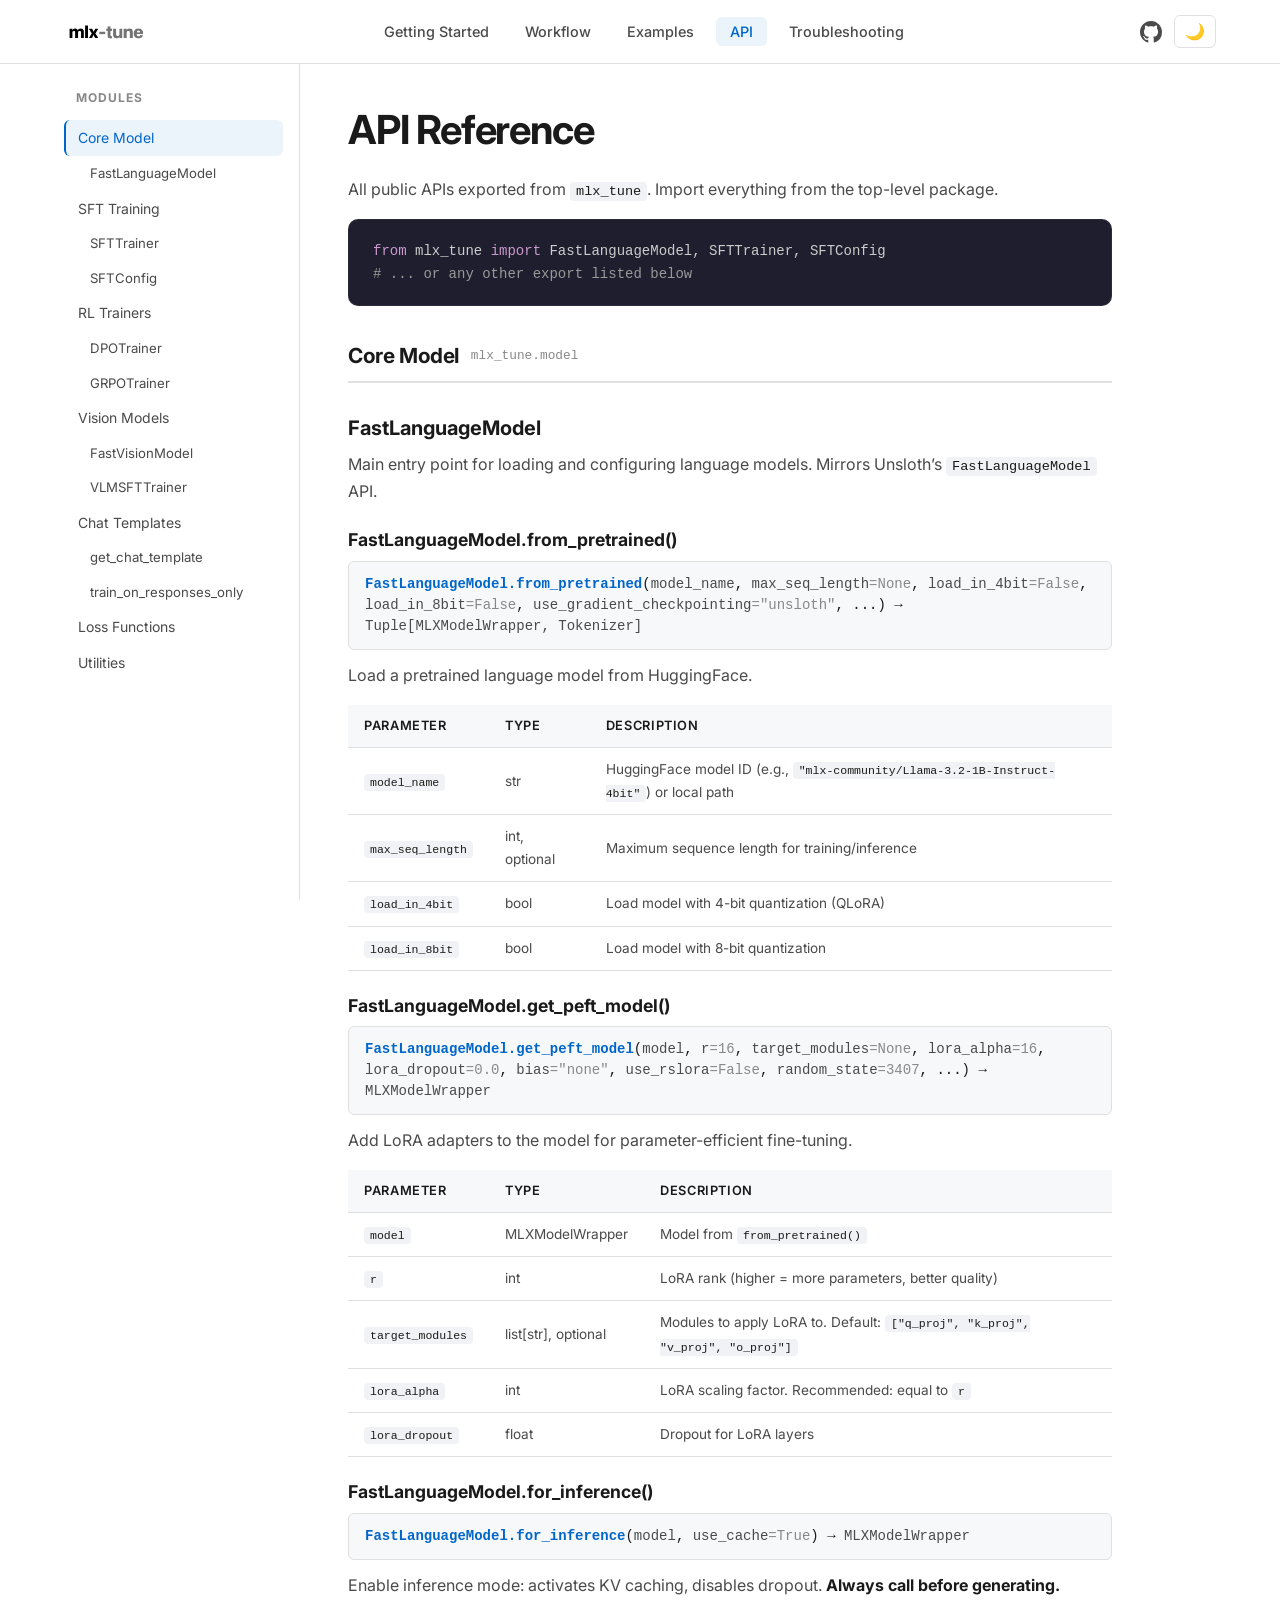
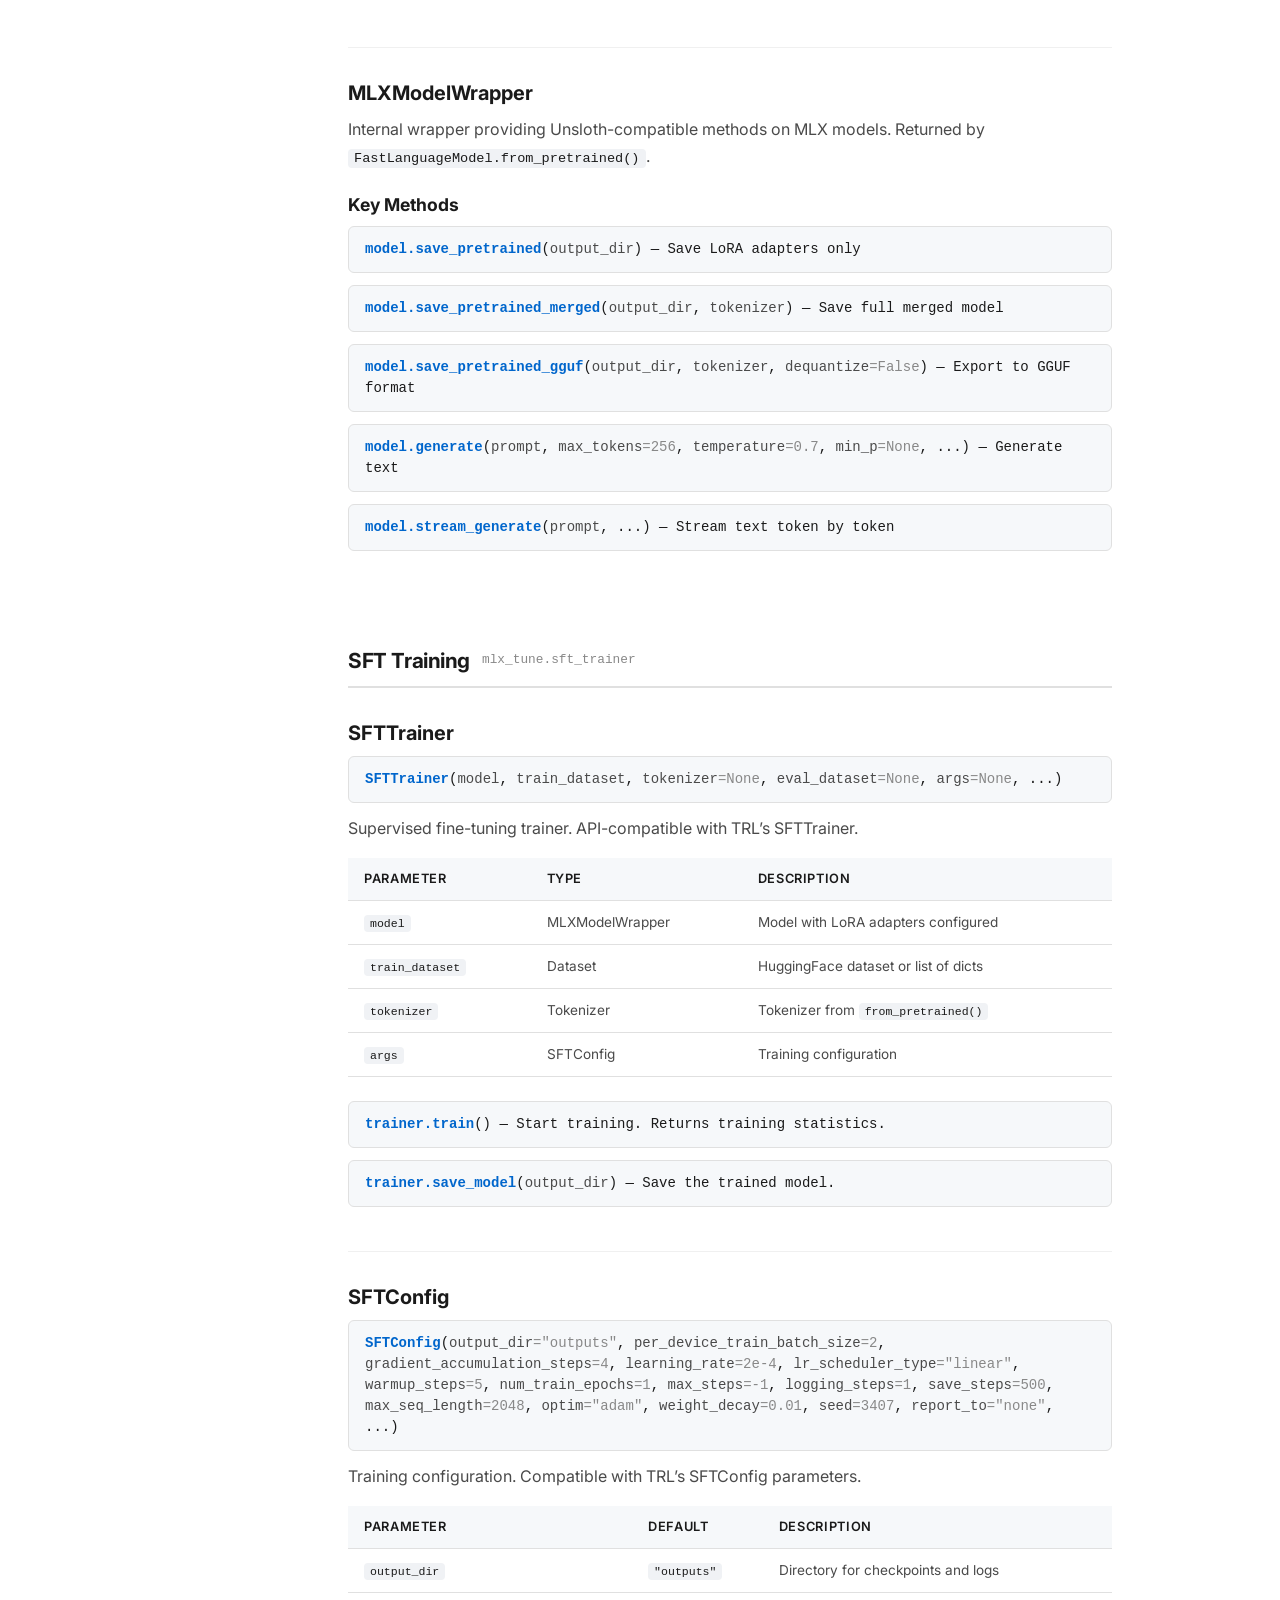
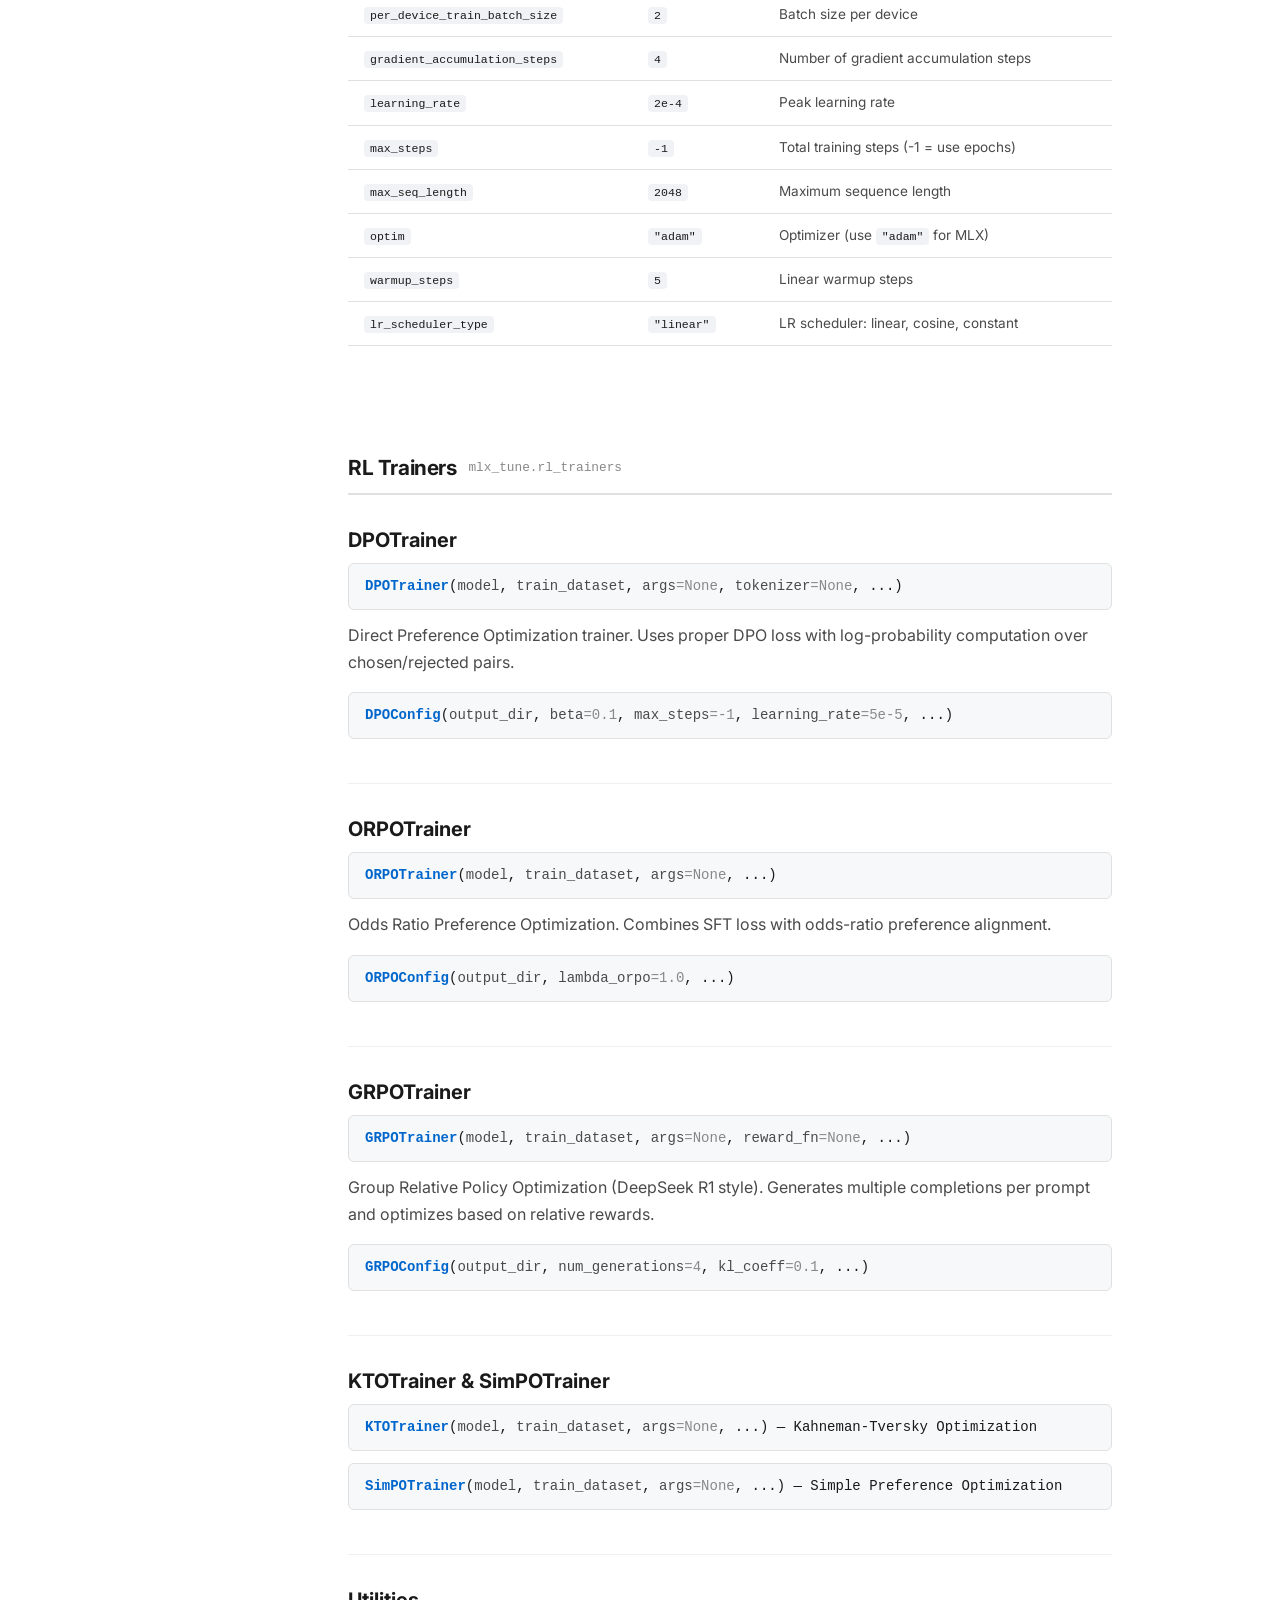
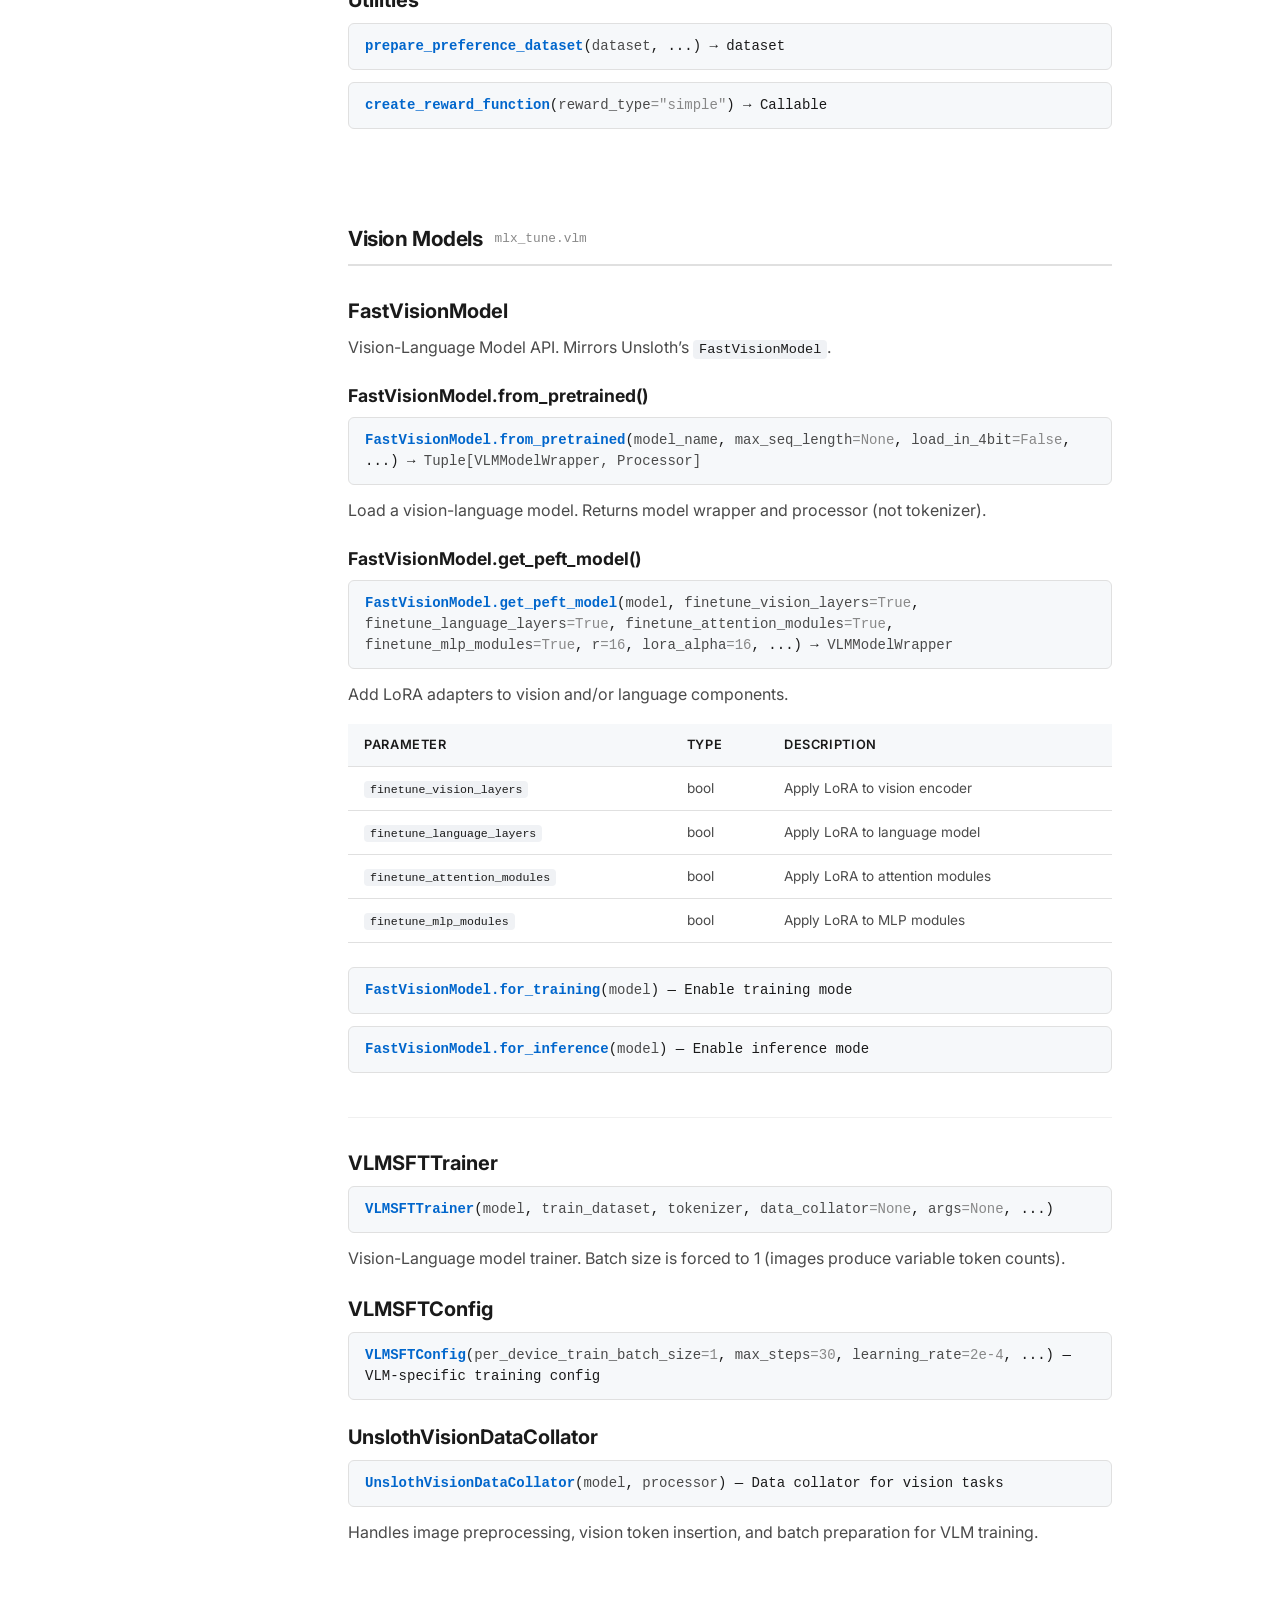
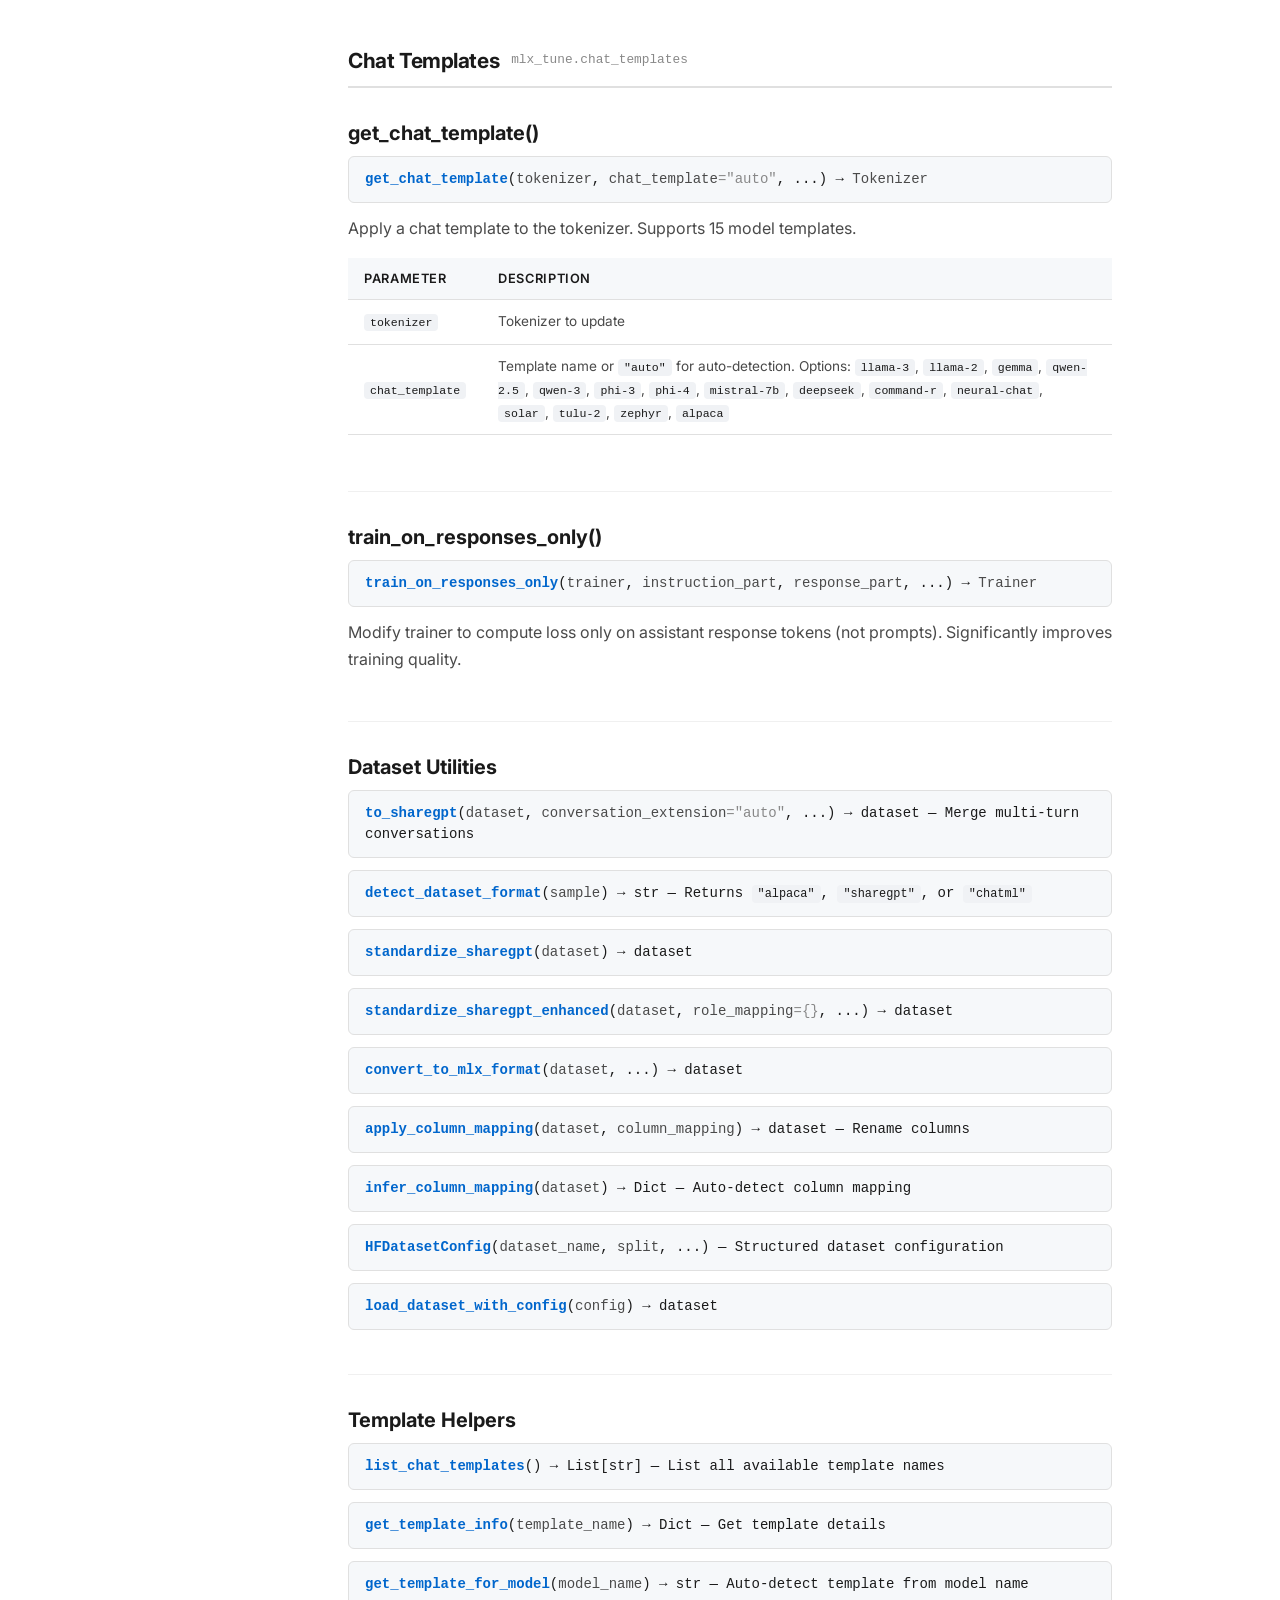
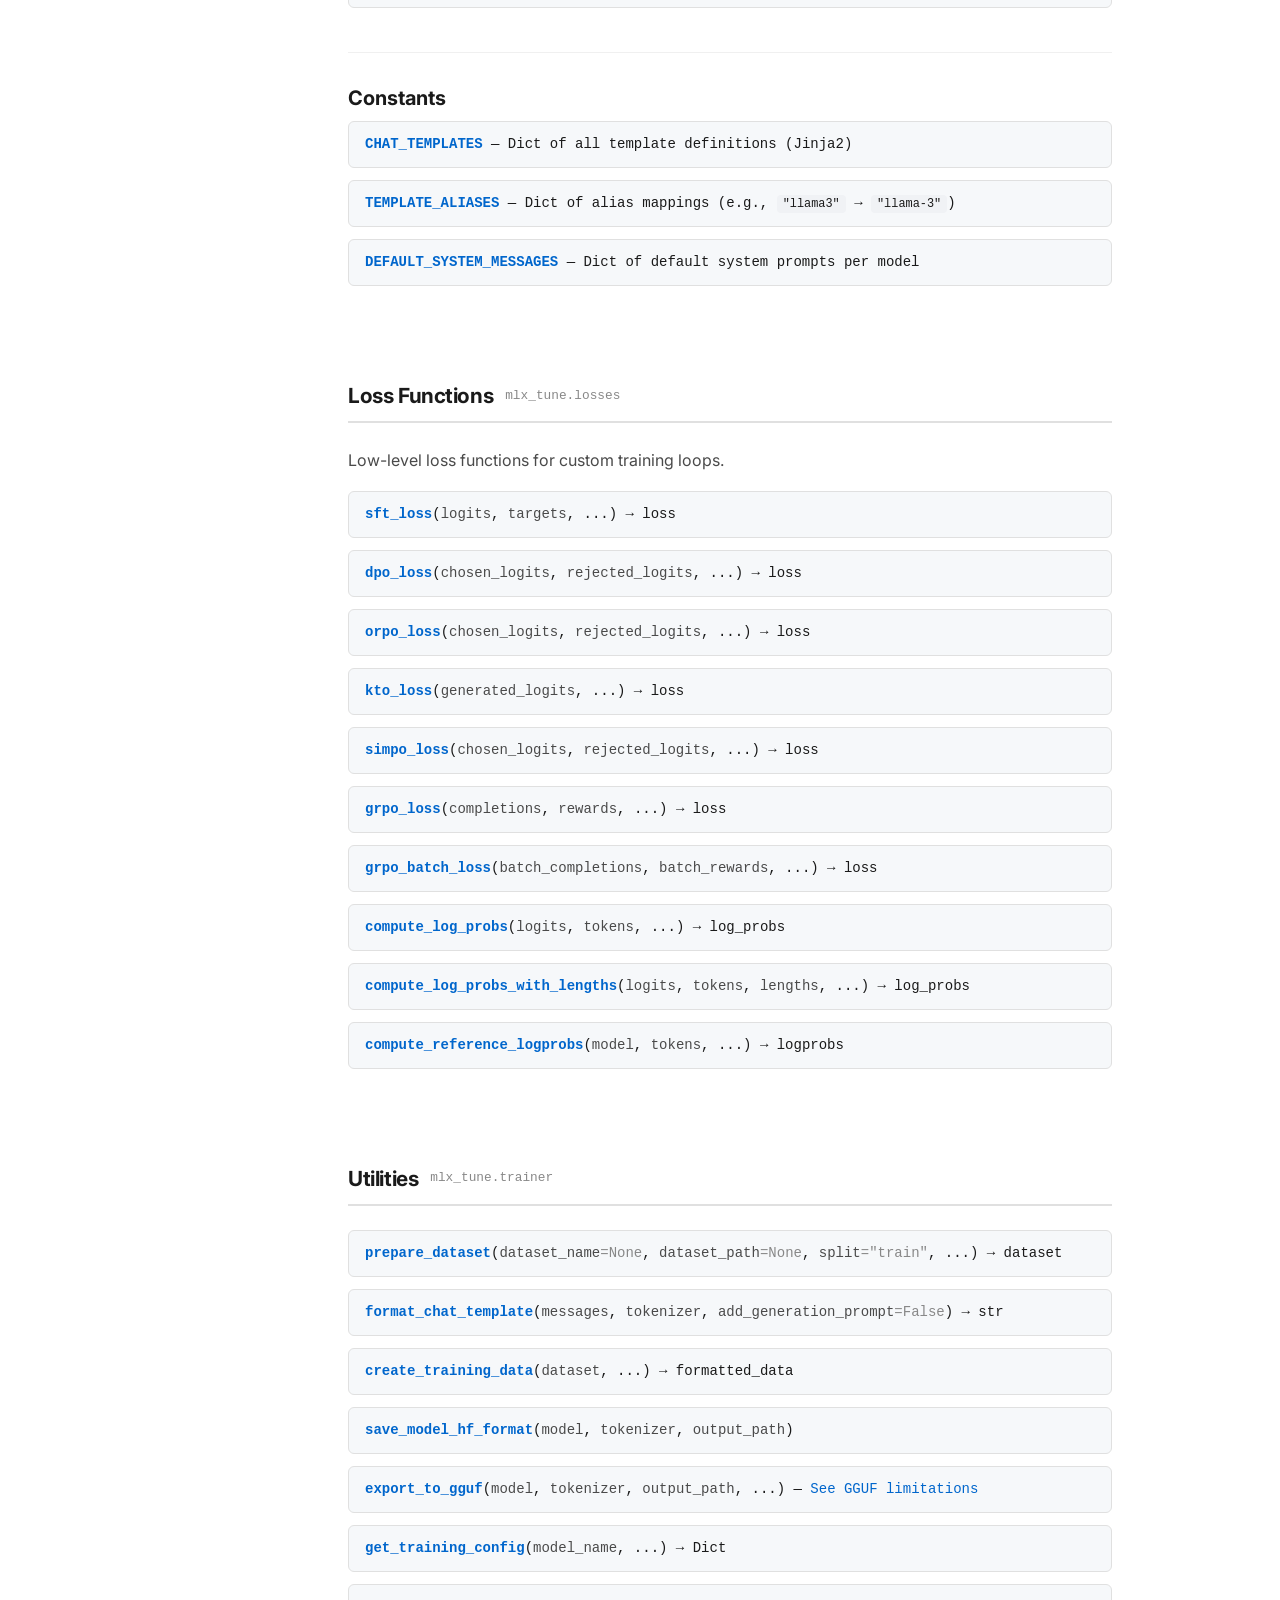
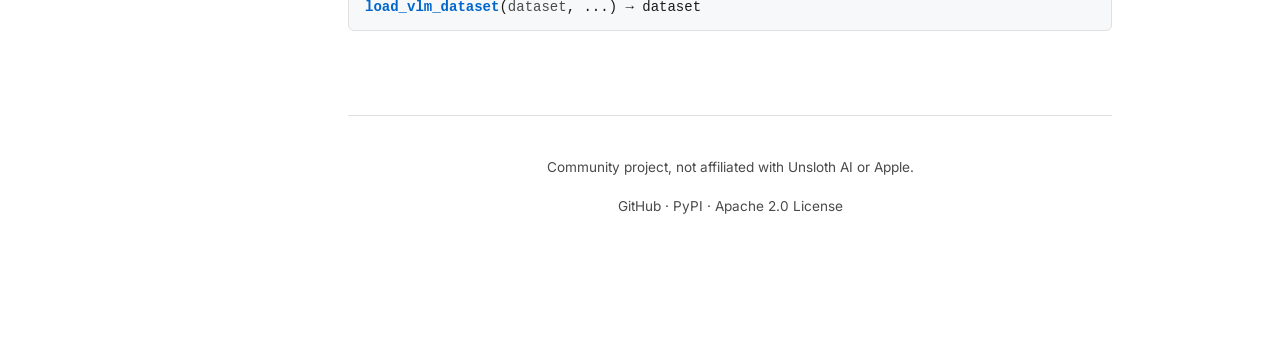
==== docs/api.html @ d5494b39 "Add docs page" ====
<!DOCTYPE html>
<html lang="en" data-theme="light">
<head>
  <meta charset="UTF-8">
  <meta name="viewport" content="width=device-width, initial-scale=1.0">
  <title>API Reference &mdash; MLX-Tune Docs</title>
  <meta name="description" content="Complete API reference for MLX-Tune: FastLanguageModel, SFTTrainer, RL trainers, VLM, chat templates, and more.">
  <link rel="icon" href="data:image/svg+xml,<svg xmlns='http://www.w3.org/2000/svg' viewBox='0 0 32 32'><rect width='32' height='32' rx='6' fill='%230d1117'/><text x='50%25' y='73%25' text-anchor='middle' font-family='system-ui,-apple-system,sans-serif' font-weight='900' font-size='22' fill='%23e6edf3'>m</text></svg>">
  <meta property="og:title" content="API Reference - MLX-Tune Docs">
  <meta property="og:image" content="https://arahim3.github.io/mlx-tune/assets/img/og-image.png">
  <link rel="preconnect" href="https://fonts.googleapis.com">
  <link rel="preconnect" href="https://fonts.gstatic.com" crossorigin>
  <link href="https://fonts.googleapis.com/css2?family=Inter:wght@400;600;700&display=swap" rel="stylesheet">
  <link rel="stylesheet" href="assets/css/prism-dark.css">
  <link rel="stylesheet" href="assets/css/style.css">
</head>
<body>

  <nav class="top-nav">
    <div class="nav-inner">
      <a href="index.html" class="nav-logo"><img src="assets/img/logo.png" alt="mlx-tune"></a>
      <ul class="nav-links">
        <li><a href="index.html">Getting Started</a></li>
        <li><a href="workflow.html">Workflow</a></li>
        <li><a href="examples.html">Examples</a></li>
        <li><a href="api.html">API</a></li>
        <li><a href="troubleshooting.html">Troubleshooting</a></li>
      </ul>
      <div class="nav-right">
        <a href="https://github.com/ARahim3/mlx-tune" class="github-link" target="_blank" rel="noopener" aria-label="GitHub"><svg viewBox="0 0 16 16"><path d="M8 0C3.58 0 0 3.58 0 8c0 3.54 2.29 6.53 5.47 7.59.4.07.55-.17.55-.38 0-.19-.01-.82-.01-1.49-2.01.37-2.53-.49-2.69-.94-.09-.23-.48-.94-.82-1.13-.28-.15-.68-.52-.01-.53.63-.01 1.08.58 1.23.82.72 1.21 1.87.87 2.33.66.07-.52.28-.87.51-1.07-1.78-.2-3.64-.89-3.64-3.95 0-.87.31-1.59.82-2.15-.08-.2-.36-1.02.08-2.12 0 0 .67-.21 2.2.82.64-.18 1.32-.27 2-.27.68 0 1.36.09 2 .27 1.53-1.04 2.2-.82 2.2-.82.44 1.1.16 1.92.08 2.12.51.56.82 1.27.82 2.15 0 3.07-1.87 3.75-3.65 3.95.29.25.54.73.54 1.48 0 1.07-.01 1.93-.01 2.2 0 .21.15.46.55.38A8.013 8.013 0 0016 8c0-4.42-3.58-8-8-8z" fill="currentColor"/></svg></a>
        <button class="theme-toggle" aria-label="Toggle theme"></button>
        <button class="mobile-toggle" aria-label="Menu">&#9776;</button>
      </div>
    </div>
  </nav>

  <div class="page-wrapper">
    <aside class="sidebar">
      <div class="sidebar-title">Modules</div>
      <ul class="sidebar-nav">
        <li><a href="#core">Core Model</a></li>
        <li class="sub-item"><a href="#FastLanguageModel">FastLanguageModel</a></li>
        <li><a href="#sft">SFT Training</a></li>
        <li class="sub-item"><a href="#SFTTrainer">SFTTrainer</a></li>
        <li class="sub-item"><a href="#SFTConfig">SFTConfig</a></li>
        <li><a href="#rl">RL Trainers</a></li>
        <li class="sub-item"><a href="#DPOTrainer">DPOTrainer</a></li>
        <li class="sub-item"><a href="#GRPOTrainer">GRPOTrainer</a></li>
        <li><a href="#vlm">Vision Models</a></li>
        <li class="sub-item"><a href="#FastVisionModel">FastVisionModel</a></li>
        <li class="sub-item"><a href="#VLMSFTTrainer">VLMSFTTrainer</a></li>
        <li><a href="#chat-templates">Chat Templates</a></li>
        <li class="sub-item"><a href="#get_chat_template">get_chat_template</a></li>
        <li class="sub-item"><a href="#train_on_responses_only">train_on_responses_only</a></li>
        <li><a href="#losses">Loss Functions</a></li>
        <li><a href="#utilities">Utilities</a></li>
      </ul>
    </aside>

    <main class="content">
      <h1>API Reference</h1>
      <p>All public APIs exported from <code>mlx_tune</code>. Import everything from the top-level package.</p>
      <div class="code-block-wrapper"><button class="copy-btn">Copy</button>
<pre><code class="language-python">from mlx_tune import FastLanguageModel, SFTTrainer, SFTConfig
# ... or any other export listed below</code></pre>
      </div>

      <!-- ===== Core Model ===== -->
      <div class="api-module" id="core">
        <div class="api-module-header">
          <h2 style="margin:0;">Core Model</h2>
          <span class="module-path">mlx_tune.model</span>
        </div>

        <div class="api-entry" id="FastLanguageModel">
          <h3>FastLanguageModel</h3>
          <p>Main entry point for loading and configuring language models. Mirrors Unsloth&rsquo;s <code>FastLanguageModel</code> API.</p>

          <h4>FastLanguageModel.from_pretrained()</h4>
          <div class="api-signature">
            <span class="api-name">FastLanguageModel.from_pretrained</span>(<span class="api-param">model_name</span>, <span class="api-param">max_seq_length</span><span class="api-default">=None</span>, <span class="api-param">load_in_4bit</span><span class="api-default">=False</span>, <span class="api-param">load_in_8bit</span><span class="api-default">=False</span>, <span class="api-param">use_gradient_checkpointing</span><span class="api-default">="unsloth"</span>, ...) &rarr; <span class="api-param">Tuple[MLXModelWrapper, Tokenizer]</span>
          </div>
          <p>Load a pretrained language model from HuggingFace.</p>
          <table class="api-params">
            <thead><tr><th>Parameter</th><th>Type</th><th>Description</th></tr></thead>
            <tbody>
              <tr><td><code>model_name</code></td><td>str</td><td>HuggingFace model ID (e.g., <code>"mlx-community/Llama-3.2-1B-Instruct-4bit"</code>) or local path</td></tr>
              <tr><td><code>max_seq_length</code></td><td>int, optional</td><td>Maximum sequence length for training/inference</td></tr>
              <tr><td><code>load_in_4bit</code></td><td>bool</td><td>Load model with 4-bit quantization (QLoRA)</td></tr>
              <tr><td><code>load_in_8bit</code></td><td>bool</td><td>Load model with 8-bit quantization</td></tr>
            </tbody>
          </table>

          <h4>FastLanguageModel.get_peft_model()</h4>
          <div class="api-signature">
            <span class="api-name">FastLanguageModel.get_peft_model</span>(<span class="api-param">model</span>, <span class="api-param">r</span><span class="api-default">=16</span>, <span class="api-param">target_modules</span><span class="api-default">=None</span>, <span class="api-param">lora_alpha</span><span class="api-default">=16</span>, <span class="api-param">lora_dropout</span><span class="api-default">=0.0</span>, <span class="api-param">bias</span><span class="api-default">="none"</span>, <span class="api-param">use_rslora</span><span class="api-default">=False</span>, <span class="api-param">random_state</span><span class="api-default">=3407</span>, ...) &rarr; <span class="api-param">MLXModelWrapper</span>
          </div>
          <p>Add LoRA adapters to the model for parameter-efficient fine-tuning.</p>
          <table class="api-params">
            <thead><tr><th>Parameter</th><th>Type</th><th>Description</th></tr></thead>
            <tbody>
              <tr><td><code>model</code></td><td>MLXModelWrapper</td><td>Model from <code>from_pretrained()</code></td></tr>
              <tr><td><code>r</code></td><td>int</td><td>LoRA rank (higher = more parameters, better quality)</td></tr>
              <tr><td><code>target_modules</code></td><td>list[str], optional</td><td>Modules to apply LoRA to. Default: <code>["q_proj", "k_proj", "v_proj", "o_proj"]</code></td></tr>
              <tr><td><code>lora_alpha</code></td><td>int</td><td>LoRA scaling factor. Recommended: equal to <code>r</code></td></tr>
              <tr><td><code>lora_dropout</code></td><td>float</td><td>Dropout for LoRA layers</td></tr>
            </tbody>
          </table>

          <h4>FastLanguageModel.for_inference()</h4>
          <div class="api-signature">
            <span class="api-name">FastLanguageModel.for_inference</span>(<span class="api-param">model</span>, <span class="api-param">use_cache</span><span class="api-default">=True</span>) &rarr; <span class="api-param">MLXModelWrapper</span>
          </div>
          <p>Enable inference mode: activates KV caching, disables dropout. <strong>Always call before generating.</strong></p>
        </div>

        <div class="api-entry">
          <h3>MLXModelWrapper</h3>
          <p>Internal wrapper providing Unsloth-compatible methods on MLX models. Returned by <code>FastLanguageModel.from_pretrained()</code>.</p>

          <h4>Key Methods</h4>
          <div class="api-signature"><span class="api-name">model.save_pretrained</span>(<span class="api-param">output_dir</span>) &mdash; Save LoRA adapters only</div>
          <div class="api-signature" style="margin-top:8px;"><span class="api-name">model.save_pretrained_merged</span>(<span class="api-param">output_dir</span>, <span class="api-param">tokenizer</span>) &mdash; Save full merged model</div>
          <div class="api-signature" style="margin-top:8px;"><span class="api-name">model.save_pretrained_gguf</span>(<span class="api-param">output_dir</span>, <span class="api-param">tokenizer</span>, <span class="api-param">dequantize</span><span class="api-default">=False</span>) &mdash; Export to GGUF format</div>
          <div class="api-signature" style="margin-top:8px;"><span class="api-name">model.generate</span>(<span class="api-param">prompt</span>, <span class="api-param">max_tokens</span><span class="api-default">=256</span>, <span class="api-param">temperature</span><span class="api-default">=0.7</span>, <span class="api-param">min_p</span><span class="api-default">=None</span>, ...) &mdash; Generate text</div>
          <div class="api-signature" style="margin-top:8px;"><span class="api-name">model.stream_generate</span>(<span class="api-param">prompt</span>, ...) &mdash; Stream text token by token</div>
        </div>
      </div>

      <!-- ===== SFT Training ===== -->
      <div class="api-module" id="sft">
        <div class="api-module-header">
          <h2 style="margin:0;">SFT Training</h2>
          <span class="module-path">mlx_tune.sft_trainer</span>
        </div>

        <div class="api-entry" id="SFTTrainer">
          <h3>SFTTrainer</h3>
          <div class="api-signature">
            <span class="api-name">SFTTrainer</span>(<span class="api-param">model</span>, <span class="api-param">train_dataset</span>, <span class="api-param">tokenizer</span><span class="api-default">=None</span>, <span class="api-param">eval_dataset</span><span class="api-default">=None</span>, <span class="api-param">args</span><span class="api-default">=None</span>, ...)
          </div>
          <p>Supervised fine-tuning trainer. API-compatible with TRL&rsquo;s SFTTrainer.</p>
          <table class="api-params">
            <thead><tr><th>Parameter</th><th>Type</th><th>Description</th></tr></thead>
            <tbody>
              <tr><td><code>model</code></td><td>MLXModelWrapper</td><td>Model with LoRA adapters configured</td></tr>
              <tr><td><code>train_dataset</code></td><td>Dataset</td><td>HuggingFace dataset or list of dicts</td></tr>
              <tr><td><code>tokenizer</code></td><td>Tokenizer</td><td>Tokenizer from <code>from_pretrained()</code></td></tr>
              <tr><td><code>args</code></td><td>SFTConfig</td><td>Training configuration</td></tr>
            </tbody>
          </table>
          <div class="api-signature" style="margin-top:12px;"><span class="api-name">trainer.train</span>() &mdash; Start training. Returns training statistics.</div>
          <div class="api-signature" style="margin-top:8px;"><span class="api-name">trainer.save_model</span>(<span class="api-param">output_dir</span>) &mdash; Save the trained model.</div>
        </div>

        <div class="api-entry" id="SFTConfig">
          <h3>SFTConfig</h3>
          <div class="api-signature">
            <span class="api-name">SFTConfig</span>(<span class="api-param">output_dir</span><span class="api-default">="outputs"</span>, <span class="api-param">per_device_train_batch_size</span><span class="api-default">=2</span>, <span class="api-param">gradient_accumulation_steps</span><span class="api-default">=4</span>, <span class="api-param">learning_rate</span><span class="api-default">=2e-4</span>, <span class="api-param">lr_scheduler_type</span><span class="api-default">="linear"</span>, <span class="api-param">warmup_steps</span><span class="api-default">=5</span>, <span class="api-param">num_train_epochs</span><span class="api-default">=1</span>, <span class="api-param">max_steps</span><span class="api-default">=-1</span>, <span class="api-param">logging_steps</span><span class="api-default">=1</span>, <span class="api-param">save_steps</span><span class="api-default">=500</span>, <span class="api-param">max_seq_length</span><span class="api-default">=2048</span>, <span class="api-param">optim</span><span class="api-default">="adam"</span>, <span class="api-param">weight_decay</span><span class="api-default">=0.01</span>, <span class="api-param">seed</span><span class="api-default">=3407</span>, <span class="api-param">report_to</span><span class="api-default">="none"</span>, ...)
          </div>
          <p>Training configuration. Compatible with TRL&rsquo;s SFTConfig parameters.</p>
          <table class="api-params">
            <thead><tr><th>Parameter</th><th>Default</th><th>Description</th></tr></thead>
            <tbody>
              <tr><td><code>output_dir</code></td><td><code>"outputs"</code></td><td>Directory for checkpoints and logs</td></tr>
              <tr><td><code>per_device_train_batch_size</code></td><td><code>2</code></td><td>Batch size per device</td></tr>
              <tr><td><code>gradient_accumulation_steps</code></td><td><code>4</code></td><td>Number of gradient accumulation steps</td></tr>
              <tr><td><code>learning_rate</code></td><td><code>2e-4</code></td><td>Peak learning rate</td></tr>
              <tr><td><code>max_steps</code></td><td><code>-1</code></td><td>Total training steps (-1 = use epochs)</td></tr>
              <tr><td><code>max_seq_length</code></td><td><code>2048</code></td><td>Maximum sequence length</td></tr>
              <tr><td><code>optim</code></td><td><code>"adam"</code></td><td>Optimizer (use <code>"adam"</code> for MLX)</td></tr>
              <tr><td><code>warmup_steps</code></td><td><code>5</code></td><td>Linear warmup steps</td></tr>
              <tr><td><code>lr_scheduler_type</code></td><td><code>"linear"</code></td><td>LR scheduler: linear, cosine, constant</td></tr>
            </tbody>
          </table>
        </div>
      </div>

      <!-- ===== RL Trainers ===== -->
      <div class="api-module" id="rl">
        <div class="api-module-header">
          <h2 style="margin:0;">RL Trainers</h2>
          <span class="module-path">mlx_tune.rl_trainers</span>
        </div>

        <div class="api-entry" id="DPOTrainer">
          <h3>DPOTrainer</h3>
          <div class="api-signature">
            <span class="api-name">DPOTrainer</span>(<span class="api-param">model</span>, <span class="api-param">train_dataset</span>, <span class="api-param">args</span><span class="api-default">=None</span>, <span class="api-param">tokenizer</span><span class="api-default">=None</span>, ...)
          </div>
          <p>Direct Preference Optimization trainer. Uses proper DPO loss with log-probability computation over chosen/rejected pairs.</p>
          <div class="api-signature" style="margin-top:8px;"><span class="api-name">DPOConfig</span>(<span class="api-param">output_dir</span>, <span class="api-param">beta</span><span class="api-default">=0.1</span>, <span class="api-param">max_steps</span><span class="api-default">=-1</span>, <span class="api-param">learning_rate</span><span class="api-default">=5e-5</span>, ...)</div>
        </div>

        <div class="api-entry">
          <h3>ORPOTrainer</h3>
          <div class="api-signature">
            <span class="api-name">ORPOTrainer</span>(<span class="api-param">model</span>, <span class="api-param">train_dataset</span>, <span class="api-param">args</span><span class="api-default">=None</span>, ...)
          </div>
          <p>Odds Ratio Preference Optimization. Combines SFT loss with odds-ratio preference alignment.</p>
          <div class="api-signature" style="margin-top:8px;"><span class="api-name">ORPOConfig</span>(<span class="api-param">output_dir</span>, <span class="api-param">lambda_orpo</span><span class="api-default">=1.0</span>, ...)</div>
        </div>

        <div class="api-entry" id="GRPOTrainer">
          <h3>GRPOTrainer</h3>
          <div class="api-signature">
            <span class="api-name">GRPOTrainer</span>(<span class="api-param">model</span>, <span class="api-param">train_dataset</span>, <span class="api-param">args</span><span class="api-default">=None</span>, <span class="api-param">reward_fn</span><span class="api-default">=None</span>, ...)
          </div>
          <p>Group Relative Policy Optimization (DeepSeek R1 style). Generates multiple completions per prompt and optimizes based on relative rewards.</p>
          <div class="api-signature" style="margin-top:8px;"><span class="api-name">GRPOConfig</span>(<span class="api-param">output_dir</span>, <span class="api-param">num_generations</span><span class="api-default">=4</span>, <span class="api-param">kl_coeff</span><span class="api-default">=0.1</span>, ...)</div>
        </div>

        <div class="api-entry">
          <h3>KTOTrainer &amp; SimPOTrainer</h3>
          <div class="api-signature"><span class="api-name">KTOTrainer</span>(<span class="api-param">model</span>, <span class="api-param">train_dataset</span>, <span class="api-param">args</span><span class="api-default">=None</span>, ...) &mdash; Kahneman-Tversky Optimization</div>
          <div class="api-signature" style="margin-top:8px;"><span class="api-name">SimPOTrainer</span>(<span class="api-param">model</span>, <span class="api-param">train_dataset</span>, <span class="api-param">args</span><span class="api-default">=None</span>, ...) &mdash; Simple Preference Optimization</div>
        </div>

        <div class="api-entry">
          <h3>Utilities</h3>
          <div class="api-signature"><span class="api-name">prepare_preference_dataset</span>(<span class="api-param">dataset</span>, ...) &rarr; dataset</div>
          <div class="api-signature" style="margin-top:8px;"><span class="api-name">create_reward_function</span>(<span class="api-param">reward_type</span><span class="api-default">="simple"</span>) &rarr; Callable</div>
        </div>
      </div>

      <!-- ===== Vision Models ===== -->
      <div class="api-module" id="vlm">
        <div class="api-module-header">
          <h2 style="margin:0;">Vision Models</h2>
          <span class="module-path">mlx_tune.vlm</span>
        </div>

        <div class="api-entry" id="FastVisionModel">
          <h3>FastVisionModel</h3>
          <p>Vision-Language Model API. Mirrors Unsloth&rsquo;s <code>FastVisionModel</code>.</p>

          <h4>FastVisionModel.from_pretrained()</h4>
          <div class="api-signature">
            <span class="api-name">FastVisionModel.from_pretrained</span>(<span class="api-param">model_name</span>, <span class="api-param">max_seq_length</span><span class="api-default">=None</span>, <span class="api-param">load_in_4bit</span><span class="api-default">=False</span>, ...) &rarr; <span class="api-param">Tuple[VLMModelWrapper, Processor]</span>
          </div>
          <p>Load a vision-language model. Returns model wrapper and processor (not tokenizer).</p>

          <h4>FastVisionModel.get_peft_model()</h4>
          <div class="api-signature">
            <span class="api-name">FastVisionModel.get_peft_model</span>(<span class="api-param">model</span>, <span class="api-param">finetune_vision_layers</span><span class="api-default">=True</span>, <span class="api-param">finetune_language_layers</span><span class="api-default">=True</span>, <span class="api-param">finetune_attention_modules</span><span class="api-default">=True</span>, <span class="api-param">finetune_mlp_modules</span><span class="api-default">=True</span>, <span class="api-param">r</span><span class="api-default">=16</span>, <span class="api-param">lora_alpha</span><span class="api-default">=16</span>, ...) &rarr; <span class="api-param">VLMModelWrapper</span>
          </div>
          <p>Add LoRA adapters to vision and/or language components.</p>
          <table class="api-params">
            <thead><tr><th>Parameter</th><th>Type</th><th>Description</th></tr></thead>
            <tbody>
              <tr><td><code>finetune_vision_layers</code></td><td>bool</td><td>Apply LoRA to vision encoder</td></tr>
              <tr><td><code>finetune_language_layers</code></td><td>bool</td><td>Apply LoRA to language model</td></tr>
              <tr><td><code>finetune_attention_modules</code></td><td>bool</td><td>Apply LoRA to attention modules</td></tr>
              <tr><td><code>finetune_mlp_modules</code></td><td>bool</td><td>Apply LoRA to MLP modules</td></tr>
            </tbody>
          </table>

          <div class="api-signature" style="margin-top:12px;"><span class="api-name">FastVisionModel.for_training</span>(<span class="api-param">model</span>) &mdash; Enable training mode</div>
          <div class="api-signature" style="margin-top:8px;"><span class="api-name">FastVisionModel.for_inference</span>(<span class="api-param">model</span>) &mdash; Enable inference mode</div>
        </div>

        <div class="api-entry" id="VLMSFTTrainer">
          <h3>VLMSFTTrainer</h3>
          <div class="api-signature">
            <span class="api-name">VLMSFTTrainer</span>(<span class="api-param">model</span>, <span class="api-param">train_dataset</span>, <span class="api-param">tokenizer</span>, <span class="api-param">data_collator</span><span class="api-default">=None</span>, <span class="api-param">args</span><span class="api-default">=None</span>, ...)
          </div>
          <p>Vision-Language model trainer. Batch size is forced to 1 (images produce variable token counts).</p>

          <h3 style="margin-top:24px;">VLMSFTConfig</h3>
          <div class="api-signature">
            <span class="api-name">VLMSFTConfig</span>(<span class="api-param">per_device_train_batch_size</span><span class="api-default">=1</span>, <span class="api-param">max_steps</span><span class="api-default">=30</span>, <span class="api-param">learning_rate</span><span class="api-default">=2e-4</span>, ...) &mdash; VLM-specific training config
          </div>

          <h3 style="margin-top:24px;">UnslothVisionDataCollator</h3>
          <div class="api-signature">
            <span class="api-name">UnslothVisionDataCollator</span>(<span class="api-param">model</span>, <span class="api-param">processor</span>) &mdash; Data collator for vision tasks
          </div>
          <p>Handles image preprocessing, vision token insertion, and batch preparation for VLM training.</p>
        </div>
      </div>

      <!-- ===== Chat Templates ===== -->
      <div class="api-module" id="chat-templates">
        <div class="api-module-header">
          <h2 style="margin:0;">Chat Templates</h2>
          <span class="module-path">mlx_tune.chat_templates</span>
        </div>

        <div class="api-entry" id="get_chat_template">
          <h3>get_chat_template()</h3>
          <div class="api-signature">
            <span class="api-name">get_chat_template</span>(<span class="api-param">tokenizer</span>, <span class="api-param">chat_template</span><span class="api-default">="auto"</span>, ...) &rarr; <span class="api-param">Tokenizer</span>
          </div>
          <p>Apply a chat template to the tokenizer. Supports 15 model templates.</p>
          <table class="api-params">
            <thead><tr><th>Parameter</th><th>Description</th></tr></thead>
            <tbody>
              <tr><td><code>tokenizer</code></td><td>Tokenizer to update</td></tr>
              <tr><td><code>chat_template</code></td><td>Template name or <code>"auto"</code> for auto-detection. Options: <code>llama-3</code>, <code>llama-2</code>, <code>gemma</code>, <code>qwen-2.5</code>, <code>qwen-3</code>, <code>phi-3</code>, <code>phi-4</code>, <code>mistral-7b</code>, <code>deepseek</code>, <code>command-r</code>, <code>neural-chat</code>, <code>solar</code>, <code>tulu-2</code>, <code>zephyr</code>, <code>alpaca</code></td></tr>
            </tbody>
          </table>
        </div>

        <div class="api-entry" id="train_on_responses_only">
          <h3>train_on_responses_only()</h3>
          <div class="api-signature">
            <span class="api-name">train_on_responses_only</span>(<span class="api-param">trainer</span>, <span class="api-param">instruction_part</span>, <span class="api-param">response_part</span>, ...) &rarr; <span class="api-param">Trainer</span>
          </div>
          <p>Modify trainer to compute loss only on assistant response tokens (not prompts). Significantly improves training quality.</p>
        </div>

        <div class="api-entry">
          <h3>Dataset Utilities</h3>
          <div class="api-signature"><span class="api-name">to_sharegpt</span>(<span class="api-param">dataset</span>, <span class="api-param">conversation_extension</span><span class="api-default">="auto"</span>, ...) &rarr; dataset &mdash; Merge multi-turn conversations</div>
          <div class="api-signature" style="margin-top:8px;"><span class="api-name">detect_dataset_format</span>(<span class="api-param">sample</span>) &rarr; str &mdash; Returns <code>"alpaca"</code>, <code>"sharegpt"</code>, or <code>"chatml"</code></div>
          <div class="api-signature" style="margin-top:8px;"><span class="api-name">standardize_sharegpt</span>(<span class="api-param">dataset</span>) &rarr; dataset</div>
          <div class="api-signature" style="margin-top:8px;"><span class="api-name">standardize_sharegpt_enhanced</span>(<span class="api-param">dataset</span>, <span class="api-param">role_mapping</span><span class="api-default">={}</span>, ...) &rarr; dataset</div>
          <div class="api-signature" style="margin-top:8px;"><span class="api-name">convert_to_mlx_format</span>(<span class="api-param">dataset</span>, ...) &rarr; dataset</div>
          <div class="api-signature" style="margin-top:8px;"><span class="api-name">apply_column_mapping</span>(<span class="api-param">dataset</span>, <span class="api-param">column_mapping</span>) &rarr; dataset &mdash; Rename columns</div>
          <div class="api-signature" style="margin-top:8px;"><span class="api-name">infer_column_mapping</span>(<span class="api-param">dataset</span>) &rarr; Dict &mdash; Auto-detect column mapping</div>
          <div class="api-signature" style="margin-top:8px;"><span class="api-name">HFDatasetConfig</span>(<span class="api-param">dataset_name</span>, <span class="api-param">split</span>, ...) &mdash; Structured dataset configuration</div>
          <div class="api-signature" style="margin-top:8px;"><span class="api-name">load_dataset_with_config</span>(<span class="api-param">config</span>) &rarr; dataset</div>
        </div>

        <div class="api-entry">
          <h3>Template Helpers</h3>
          <div class="api-signature"><span class="api-name">list_chat_templates</span>() &rarr; List[str] &mdash; List all available template names</div>
          <div class="api-signature" style="margin-top:8px;"><span class="api-name">get_template_info</span>(<span class="api-param">template_name</span>) &rarr; Dict &mdash; Get template details</div>
          <div class="api-signature" style="margin-top:8px;"><span class="api-name">get_template_for_model</span>(<span class="api-param">model_name</span>) &rarr; str &mdash; Auto-detect template from model name</div>
        </div>

        <div class="api-entry">
          <h3>Constants</h3>
          <div class="api-signature"><span class="api-name">CHAT_TEMPLATES</span> &mdash; Dict of all template definitions (Jinja2)</div>
          <div class="api-signature" style="margin-top:8px;"><span class="api-name">TEMPLATE_ALIASES</span> &mdash; Dict of alias mappings (e.g., <code>"llama3"</code> &rarr; <code>"llama-3"</code>)</div>
          <div class="api-signature" style="margin-top:8px;"><span class="api-name">DEFAULT_SYSTEM_MESSAGES</span> &mdash; Dict of default system prompts per model</div>
        </div>
      </div>

      <!-- ===== Loss Functions ===== -->
      <div class="api-module" id="losses">
        <div class="api-module-header">
          <h2 style="margin:0;">Loss Functions</h2>
          <span class="module-path">mlx_tune.losses</span>
        </div>

        <div class="api-entry">
          <p>Low-level loss functions for custom training loops.</p>
          <div class="api-signature"><span class="api-name">sft_loss</span>(<span class="api-param">logits</span>, <span class="api-param">targets</span>, ...) &rarr; loss</div>
          <div class="api-signature" style="margin-top:8px;"><span class="api-name">dpo_loss</span>(<span class="api-param">chosen_logits</span>, <span class="api-param">rejected_logits</span>, ...) &rarr; loss</div>
          <div class="api-signature" style="margin-top:8px;"><span class="api-name">orpo_loss</span>(<span class="api-param">chosen_logits</span>, <span class="api-param">rejected_logits</span>, ...) &rarr; loss</div>
          <div class="api-signature" style="margin-top:8px;"><span class="api-name">kto_loss</span>(<span class="api-param">generated_logits</span>, ...) &rarr; loss</div>
          <div class="api-signature" style="margin-top:8px;"><span class="api-name">simpo_loss</span>(<span class="api-param">chosen_logits</span>, <span class="api-param">rejected_logits</span>, ...) &rarr; loss</div>
          <div class="api-signature" style="margin-top:8px;"><span class="api-name">grpo_loss</span>(<span class="api-param">completions</span>, <span class="api-param">rewards</span>, ...) &rarr; loss</div>
          <div class="api-signature" style="margin-top:8px;"><span class="api-name">grpo_batch_loss</span>(<span class="api-param">batch_completions</span>, <span class="api-param">batch_rewards</span>, ...) &rarr; loss</div>
          <div class="api-signature" style="margin-top:8px;"><span class="api-name">compute_log_probs</span>(<span class="api-param">logits</span>, <span class="api-param">tokens</span>, ...) &rarr; log_probs</div>
          <div class="api-signature" style="margin-top:8px;"><span class="api-name">compute_log_probs_with_lengths</span>(<span class="api-param">logits</span>, <span class="api-param">tokens</span>, <span class="api-param">lengths</span>, ...) &rarr; log_probs</div>
          <div class="api-signature" style="margin-top:8px;"><span class="api-name">compute_reference_logprobs</span>(<span class="api-param">model</span>, <span class="api-param">tokens</span>, ...) &rarr; logprobs</div>
        </div>
      </div>

      <!-- ===== Utilities ===== -->
      <div class="api-module" id="utilities">
        <div class="api-module-header">
          <h2 style="margin:0;">Utilities</h2>
          <span class="module-path">mlx_tune.trainer</span>
        </div>

        <div class="api-entry">
          <div class="api-signature"><span class="api-name">prepare_dataset</span>(<span class="api-param">dataset_name</span><span class="api-default">=None</span>, <span class="api-param">dataset_path</span><span class="api-default">=None</span>, <span class="api-param">split</span><span class="api-default">="train"</span>, ...) &rarr; dataset</div>
          <div class="api-signature" style="margin-top:8px;"><span class="api-name">format_chat_template</span>(<span class="api-param">messages</span>, <span class="api-param">tokenizer</span>, <span class="api-param">add_generation_prompt</span><span class="api-default">=False</span>) &rarr; str</div>
          <div class="api-signature" style="margin-top:8px;"><span class="api-name">create_training_data</span>(<span class="api-param">dataset</span>, ...) &rarr; formatted_data</div>
          <div class="api-signature" style="margin-top:8px;"><span class="api-name">save_model_hf_format</span>(<span class="api-param">model</span>, <span class="api-param">tokenizer</span>, <span class="api-param">output_path</span>)</div>
          <div class="api-signature" style="margin-top:8px;"><span class="api-name">export_to_gguf</span>(<span class="api-param">model</span>, <span class="api-param">tokenizer</span>, <span class="api-param">output_path</span>, ...) &mdash; <a href="troubleshooting.html#gguf">See GGUF limitations</a></div>
          <div class="api-signature" style="margin-top:8px;"><span class="api-name">get_training_config</span>(<span class="api-param">model_name</span>, ...) &rarr; Dict</div>
          <div class="api-signature" style="margin-top:8px;"><span class="api-name">load_vlm_dataset</span>(<span class="api-param">dataset</span>, ...) &rarr; dataset</div>
        </div>
      </div>

      <footer class="footer">
        <p>Community project, not affiliated with Unsloth AI or Apple.</p>
        <p><a href="https://github.com/ARahim3/mlx-tune">GitHub</a> &middot; <a href="https://pypi.org/project/mlx-tune/">PyPI</a> &middot; Apache 2.0 License</p>
      </footer>
    </main>
  </div>

  <script src="assets/js/prism.min.js"></script>
  <script src="assets/js/prism-python.min.js"></script>
  <script src="assets/js/prism-bash.min.js"></script>
  <script src="assets/js/main.js"></script>
</body>
</html>
---- docs/assets/css/prism-dark.css ----
code[class*=language-],pre[class*=language-]{color:#ccc;background:0 0;font-family:Consolas,Monaco,'Andale Mono','Ubuntu Mono',monospace;font-size:1em;text-align:left;white-space:pre;word-spacing:normal;word-break:normal;word-wrap:normal;line-height:1.5;-moz-tab-size:4;-o-tab-size:4;tab-size:4;-webkit-hyphens:none;-moz-hyphens:none;-ms-hyphens:none;hyphens:none}pre[class*=language-]{padding:1em;margin:.5em 0;overflow:auto}:not(pre)>code[class*=language-],pre[class*=language-]{background:#2d2d2d}:not(pre)>code[class*=language-]{padding:.1em;border-radius:.3em;white-space:normal}.token.block-comment,.token.cdata,.token.comment,.token.doctype,.token.prolog{color:#999}.token.punctuation{color:#ccc}.token.attr-name,.token.deleted,.token.namespace,.token.tag{color:#e2777a}.token.function-name{color:#6196cc}.token.boolean,.token.function,.token.number{color:#f08d49}.token.class-name,.token.constant,.token.property,.token.symbol{color:#f8c555}.token.atrule,.token.builtin,.token.important,.token.keyword,.token.selector{color:#cc99cd}.token.attr-value,.token.char,.token.regex,.token.string,.token.variable{color:#7ec699}.token.entity,.token.operator,.token.url{color:#67cdcc}.token.bold,.token.important{font-weight:700}.token.italic{font-style:italic}.token.entity{cursor:help}.token.inserted{color:green}
---- docs/assets/css/style.css ----
/* ===== MLX-Tune Documentation - Design System ===== */

/* --- CSS Custom Properties (Theming) --- */
:root {
  --bg-primary: #ffffff;
  --bg-secondary: #f6f8fa;
  --bg-tertiary: #eef1f5;
  --bg-nav: rgba(255, 255, 255, 0.85);
  --text-primary: #1a1a1a;
  --text-secondary: #4a4a4a;
  --text-muted: #888888;
  --accent: #0066cc;
  --accent-hover: #0052a3;
  --accent-subtle: rgba(0, 102, 204, 0.08);
  --border: #e0e0e0;
  --border-light: #f0f0f0;
  --card-bg: #ffffff;
  --card-shadow: 0 1px 3px rgba(0, 0, 0, 0.08), 0 1px 2px rgba(0, 0, 0, 0.06);
  --card-shadow-hover: 0 4px 12px rgba(0, 0, 0, 0.1);
  --code-bg: #f6f8fa;
  --code-inline-bg: #f0f2f5;
  --nav-height: 64px;
  --sidebar-width: 260px;
  --content-max-width: 860px;
  --page-max-width: 1200px;
  --font-body: 'Inter', -apple-system, BlinkMacSystemFont, 'Segoe UI', sans-serif;
  --font-mono: 'SF Mono', 'Fira Code', 'Cascadia Code', 'Consolas', monospace;
  --radius-sm: 6px;
  --radius-md: 10px;
  --radius-lg: 16px;
  --transition: 0.2s ease;
}

[data-theme="dark"] {
  --bg-primary: #0d1117;
  --bg-secondary: #161b22;
  --bg-tertiary: #1c2128;
  --bg-nav: rgba(13, 17, 23, 0.85);
  --text-primary: #e6edf3;
  --text-secondary: #8b949e;
  --text-muted: #6e7681;
  --accent: #58a6ff;
  --accent-hover: #79b8ff;
  --accent-subtle: rgba(88, 166, 255, 0.08);
  --border: #30363d;
  --border-light: #21262d;
  --card-bg: #161b22;
  --card-shadow: 0 1px 3px rgba(0, 0, 0, 0.3);
  --card-shadow-hover: 0 4px 12px rgba(0, 0, 0, 0.4);
  --code-bg: #161b22;
  --code-inline-bg: #1c2128;
}

/* --- Reset & Base --- */
*, *::before, *::after {
  margin: 0;
  padding: 0;
  box-sizing: border-box;
}

html {
  scroll-behavior: smooth;
  scroll-padding-top: calc(var(--nav-height) + 24px);
}

body {
  font-family: var(--font-body);
  font-size: 16px;
  line-height: 1.7;
  color: var(--text-primary);
  background: var(--bg-primary);
  -webkit-font-smoothing: antialiased;
  -moz-osx-font-smoothing: grayscale;
  transition: background var(--transition), color var(--transition);
}

/* --- Typography --- */
h1, h2, h3, h4, h5, h6 {
  font-weight: 700;
  line-height: 1.3;
  color: var(--text-primary);
  margin-bottom: 0.5em;
}

h1 { font-size: 2.5rem; letter-spacing: -0.03em; }
h2 { font-size: 1.75rem; letter-spacing: -0.02em; margin-top: 2.5rem; }
h3 { font-size: 1.25rem; margin-top: 2rem; }
h4 { font-size: 1.1rem; margin-top: 1.5rem; }

p { margin-bottom: 1rem; color: var(--text-secondary); }

a {
  color: var(--accent);
  text-decoration: none;
  transition: color var(--transition);
}
a:hover { color: var(--accent-hover); text-decoration: underline; }

strong { color: var(--text-primary); }

/* --- Navigation --- */
.top-nav {
  position: fixed;
  top: 0;
  left: 0;
  right: 0;
  height: var(--nav-height);
  background: var(--bg-nav);
  backdrop-filter: blur(12px);
  -webkit-backdrop-filter: blur(12px);
  border-bottom: 1px solid var(--border);
  z-index: 100;
  transition: background var(--transition), border-color var(--transition);
}

.nav-inner {
  max-width: var(--page-max-width);
  margin: 0 auto;
  padding: 0 24px;
  height: 100%;
  display: flex;
  align-items: center;
  justify-content: space-between;
}

.nav-logo {
  display: flex;
  align-items: center;
  gap: 10px;
  text-decoration: none;
  font-weight: 800;
  font-size: 1.2rem;
  color: var(--text-primary);
  letter-spacing: -0.02em;
}
.nav-logo:hover { text-decoration: none; color: var(--text-primary); }
.nav-logo img {
  height: 28px;
  width: auto;
}

.nav-links {
  display: flex;
  align-items: center;
  gap: 8px;
  list-style: none;
}

.nav-links a {
  padding: 6px 14px;
  border-radius: var(--radius-sm);
  font-size: 0.9rem;
  font-weight: 500;
  color: var(--text-secondary);
  transition: all var(--transition);
}
.nav-links a:hover {
  color: var(--text-primary);
  background: var(--accent-subtle);
  text-decoration: none;
}
.nav-links a.active {
  color: var(--accent);
  background: var(--accent-subtle);
}

.nav-right {
  display: flex;
  align-items: center;
  gap: 12px;
}

.theme-toggle {
  background: none;
  border: 1px solid var(--border);
  border-radius: var(--radius-sm);
  padding: 6px 10px;
  cursor: pointer;
  color: var(--text-secondary);
  font-size: 1rem;
  transition: all var(--transition);
  display: flex;
  align-items: center;
}
.theme-toggle:hover {
  color: var(--text-primary);
  border-color: var(--text-muted);
}

.github-link {
  display: flex;
  align-items: center;
  color: var(--text-secondary);
  transition: color var(--transition);
}
.github-link:hover { color: var(--text-primary); text-decoration: none; }
.github-link svg { width: 22px; height: 22px; fill: currentColor; }

.mobile-toggle {
  display: none;
  background: none;
  border: none;
  color: var(--text-primary);
  font-size: 1.5rem;
  cursor: pointer;
  padding: 4px;
}

/* --- Page Layout --- */
.page-wrapper {
  display: flex;
  max-width: var(--page-max-width);
  margin: 0 auto;
  padding-top: var(--nav-height);
  min-height: 100vh;
}

.sidebar {
  position: fixed;
  top: var(--nav-height);
  left: max(0px, calc((100vw - var(--page-max-width)) / 2));
  width: var(--sidebar-width);
  height: calc(100vh - var(--nav-height));
  padding: 24px 16px 24px 24px;
  overflow-y: auto;
  border-right: 1px solid var(--border);
  background: var(--bg-primary);
  transition: background var(--transition), border-color var(--transition);
}

.sidebar-title {
  font-size: 0.75rem;
  font-weight: 700;
  text-transform: uppercase;
  letter-spacing: 0.08em;
  color: var(--text-muted);
  margin-bottom: 12px;
  padding-left: 12px;
}

.sidebar-nav {
  list-style: none;
}

.sidebar-nav a {
  display: block;
  padding: 6px 12px;
  font-size: 0.875rem;
  color: var(--text-secondary);
  border-radius: var(--radius-sm);
  border-left: 2px solid transparent;
  transition: all var(--transition);
}
.sidebar-nav a:hover {
  color: var(--text-primary);
  background: var(--accent-subtle);
  text-decoration: none;
}
.sidebar-nav a.active {
  color: var(--accent);
  border-left-color: var(--accent);
  background: var(--accent-subtle);
}

.sidebar-nav .sub-item a {
  padding-left: 24px;
  font-size: 0.825rem;
}

.content {
  flex: 1;
  min-width: 0;
  max-width: var(--content-max-width);
  margin-left: var(--sidebar-width);
  padding: 40px 48px 80px;
}

/* No sidebar layout (home page) */
.content.full-width {
  margin-left: 0;
  max-width: 100%;
  padding: 0;
}

/* --- Hero Section --- */
.hero {
  text-align: center;
  padding: 80px 24px 60px;
  max-width: 800px;
  margin: 0 auto;
}

.hero-logo {
  width: 280px;
  max-width: 80%;
  margin-bottom: 24px;
}

.hero-tagline {
  font-size: 1.5rem;
  font-weight: 600;
  color: var(--text-primary);
  margin-bottom: 8px;
  letter-spacing: -0.02em;
}

.hero-subtitle {
  font-size: 1.1rem;
  color: var(--text-secondary);
  margin-bottom: 32px;
  max-width: 600px;
  margin-left: auto;
  margin-right: auto;
}

.hero-install {
  display: inline-flex;
  align-items: center;
  gap: 12px;
  background: var(--bg-tertiary);
  border: 1px solid var(--border);
  border-radius: var(--radius-md);
  padding: 12px 20px;
  font-family: var(--font-mono);
  font-size: 0.95rem;
  color: var(--text-primary);
  margin-bottom: 32px;
  cursor: pointer;
  transition: all var(--transition);
  position: relative;
}
.hero-install:hover {
  border-color: var(--accent);
}
.hero-install .copy-icon {
  color: var(--text-muted);
  transition: color var(--transition);
}
.hero-install:hover .copy-icon {
  color: var(--accent);
}
.hero-install .copied-tooltip {
  position: absolute;
  top: -32px;
  left: 50%;
  transform: translateX(-50%);
  background: var(--text-primary);
  color: var(--bg-primary);
  padding: 4px 10px;
  border-radius: var(--radius-sm);
  font-size: 0.75rem;
  font-family: var(--font-body);
  opacity: 0;
  pointer-events: none;
  transition: opacity 0.15s;
}
.hero-install .copied-tooltip.show {
  opacity: 1;
}

.hero-buttons {
  display: flex;
  gap: 12px;
  justify-content: center;
  flex-wrap: wrap;
}

/* --- Buttons --- */
.btn {
  display: inline-flex;
  align-items: center;
  gap: 8px;
  padding: 10px 24px;
  border-radius: var(--radius-sm);
  font-size: 0.95rem;
  font-weight: 600;
  text-decoration: none;
  transition: all var(--transition);
  cursor: pointer;
  border: none;
}
.btn:hover { text-decoration: none; }

.btn-primary {
  background: var(--accent);
  color: #fff;
}
.btn-primary:hover {
  background: var(--accent-hover);
  color: #fff;
}

.btn-secondary {
  background: transparent;
  color: var(--text-primary);
  border: 1px solid var(--border);
}
.btn-secondary:hover {
  border-color: var(--text-muted);
  background: var(--accent-subtle);
}

/* --- Feature Cards --- */
.features {
  display: grid;
  grid-template-columns: repeat(2, 1fr);
  gap: 20px;
  max-width: 800px;
  margin: 0 auto;
  padding: 0 24px 60px;
}

.feature-card {
  background: var(--card-bg);
  border: 1px solid var(--border);
  border-radius: var(--radius-md);
  padding: 24px;
  transition: all var(--transition);
}
.feature-card:hover {
  box-shadow: var(--card-shadow-hover);
  border-color: var(--text-muted);
}

.feature-icon {
  font-size: 1.5rem;
  margin-bottom: 12px;
}

.feature-card h3 {
  font-size: 1rem;
  margin-top: 0;
  margin-bottom: 8px;
}

.feature-card p {
  font-size: 0.9rem;
  margin-bottom: 0;
  color: var(--text-secondary);
}

/* --- Sections --- */
.section {
  max-width: 800px;
  margin: 0 auto;
  padding: 40px 24px;
}

.section + .section {
  border-top: 1px solid var(--border-light);
}

.section-label {
  font-size: 0.75rem;
  font-weight: 700;
  text-transform: uppercase;
  letter-spacing: 0.1em;
  color: var(--accent);
  margin-bottom: 8px;
}

/* --- Code Blocks --- */
pre[class*="language-"] {
  background: #1e1e2e !important;
  border-radius: var(--radius-md);
  padding: 20px 24px;
  margin: 16px 0 24px;
  overflow-x: auto;
  font-size: 0.875rem;
  line-height: 1.6;
  border: 1px solid rgba(255, 255, 255, 0.06);
}

code[class*="language-"] {
  font-family: var(--font-mono);
  font-size: 0.875rem;
}

code:not([class*="language-"]) {
  font-family: var(--font-mono);
  font-size: 0.85em;
  background: var(--code-inline-bg);
  padding: 2px 6px;
  border-radius: 4px;
  color: var(--text-primary);
}

.code-block-wrapper {
  position: relative;
}

.code-block-wrapper .copy-btn {
  position: absolute;
  top: 8px;
  right: 8px;
  background: rgba(255, 255, 255, 0.1);
  border: none;
  border-radius: 4px;
  padding: 4px 8px;
  color: rgba(255, 255, 255, 0.5);
  cursor: pointer;
  font-size: 0.75rem;
  font-family: var(--font-body);
  transition: all var(--transition);
  opacity: 0;
}
.code-block-wrapper:hover .copy-btn { opacity: 1; }
.code-block-wrapper .copy-btn:hover {
  background: rgba(255, 255, 255, 0.2);
  color: rgba(255, 255, 255, 0.8);
}

/* Side-by-side code comparison */
.code-compare {
  display: grid;
  grid-template-columns: 1fr 1fr;
  gap: 16px;
  margin: 16px 0 24px;
}

.code-compare-panel {
  min-width: 0;
}

.code-compare-label {
  font-size: 0.75rem;
  font-weight: 700;
  text-transform: uppercase;
  letter-spacing: 0.06em;
  color: var(--text-muted);
  margin-bottom: 8px;
  padding-left: 4px;
}

.code-compare pre[class*="language-"] {
  margin: 0;
  font-size: 0.8rem;
}

/* --- Tables --- */
table {
  width: 100%;
  border-collapse: collapse;
  margin: 16px 0 24px;
  font-size: 0.9rem;
}

th, td {
  text-align: left;
  padding: 10px 16px;
  border-bottom: 1px solid var(--border);
}

th {
  font-weight: 600;
  color: var(--text-primary);
  background: var(--bg-secondary);
  font-size: 0.85rem;
}

td { color: var(--text-secondary); }

tr:hover td { background: var(--accent-subtle); }

/* --- Example Cards --- */
.example-grid {
  display: grid;
  grid-template-columns: repeat(auto-fill, minmax(320px, 1fr));
  gap: 16px;
  margin: 16px 0;
}

.example-card {
  background: var(--card-bg);
  border: 1px solid var(--border);
  border-radius: var(--radius-md);
  padding: 20px;
  transition: all var(--transition);
}
.example-card:hover {
  box-shadow: var(--card-shadow-hover);
}

.example-card h4 {
  margin-top: 0;
  margin-bottom: 6px;
  font-size: 0.95rem;
}

.example-card p {
  font-size: 0.85rem;
  margin-bottom: 12px;
}

.example-tags {
  display: flex;
  flex-wrap: wrap;
  gap: 6px;
  margin-bottom: 12px;
}

.example-tag {
  font-size: 0.7rem;
  font-weight: 600;
  padding: 2px 8px;
  border-radius: 20px;
  background: var(--accent-subtle);
  color: var(--accent);
}

.example-toggle {
  background: none;
  border: 1px solid var(--border);
  border-radius: var(--radius-sm);
  padding: 6px 14px;
  font-size: 0.8rem;
  font-weight: 500;
  color: var(--text-secondary);
  cursor: pointer;
  transition: all var(--transition);
  font-family: var(--font-body);
}
.example-toggle:hover {
  border-color: var(--accent);
  color: var(--accent);
}

.example-code {
  display: none;
  margin-top: 12px;
}
.example-code.open {
  display: block;
}

/* --- API Reference --- */
.api-module {
  margin-bottom: 40px;
}

.api-module-header {
  display: flex;
  align-items: center;
  gap: 12px;
  padding: 12px 0;
  border-bottom: 2px solid var(--border);
  margin-bottom: 24px;
  cursor: pointer;
}

.api-module-header h2 {
  margin: 0;
  font-size: 1.3rem;
}

.api-module-header .module-path {
  font-family: var(--font-mono);
  font-size: 0.8rem;
  color: var(--text-muted);
}

.api-entry {
  margin-bottom: 32px;
  padding-bottom: 32px;
  border-bottom: 1px solid var(--border-light);
}
.api-entry:last-child {
  border-bottom: none;
}

.api-signature {
  font-family: var(--font-mono);
  font-size: 0.875rem;
  background: var(--bg-secondary);
  border: 1px solid var(--border);
  border-radius: var(--radius-sm);
  padding: 12px 16px;
  margin-bottom: 12px;
  overflow-x: auto;
  line-height: 1.5;
}

.api-signature .api-name {
  font-weight: 700;
  color: var(--accent);
}

.api-signature .api-param {
  color: var(--text-secondary);
}

.api-signature .api-default {
  color: var(--text-muted);
}

.api-decorator {
  display: block;
  color: var(--text-muted);
  font-size: 0.8rem;
  margin-bottom: 4px;
}

.api-description {
  margin-bottom: 12px;
}

.api-params {
  font-size: 0.85rem;
}

.api-params th {
  font-size: 0.8rem;
  text-transform: uppercase;
  letter-spacing: 0.05em;
}

.api-example {
  margin-top: 12px;
}

.api-example-label {
  font-size: 0.75rem;
  font-weight: 700;
  text-transform: uppercase;
  letter-spacing: 0.06em;
  color: var(--text-muted);
  margin-bottom: 4px;
}

/* --- Collapsible Sections --- */
.collapsible-header {
  display: flex;
  align-items: center;
  gap: 8px;
  cursor: pointer;
  user-select: none;
}

.collapsible-header .chevron {
  transition: transform var(--transition);
  font-size: 0.8rem;
  color: var(--text-muted);
}

.collapsible-header.open .chevron {
  transform: rotate(90deg);
}

.collapsible-content {
  display: none;
}
.collapsible-content.open {
  display: block;
}

/* --- Footer --- */
.footer {
  text-align: center;
  padding: 40px 24px;
  border-top: 1px solid var(--border);
  color: var(--text-muted);
  font-size: 0.85rem;
}

.footer a {
  color: var(--text-secondary);
}
.footer a:hover {
  color: var(--accent);
}

/* --- Utility Classes --- */
.container {
  max-width: var(--page-max-width);
  margin: 0 auto;
  padding: 0 24px;
}

.text-center { text-align: center; }
.text-muted { color: var(--text-muted); }
.mt-1 { margin-top: 8px; }
.mt-2 { margin-top: 16px; }
.mt-3 { margin-top: 24px; }
.mb-1 { margin-bottom: 8px; }
.mb-2 { margin-bottom: 16px; }
.mb-3 { margin-bottom: 24px; }

/* --- Callout / Note --- */
.callout {
  background: var(--accent-subtle);
  border-left: 3px solid var(--accent);
  border-radius: 0 var(--radius-sm) var(--radius-sm) 0;
  padding: 16px 20px;
  margin: 16px 0;
  font-size: 0.9rem;
}

.callout p { margin-bottom: 0; }

.callout-title {
  font-weight: 700;
  color: var(--accent);
  font-size: 0.85rem;
  margin-bottom: 4px;
}

/* --- Workflow Steps --- */
.workflow-steps {
  display: flex;
  gap: 20px;
  margin: 24px 0;
}

.workflow-step {
  flex: 1;
  text-align: center;
  padding: 24px 16px;
  background: var(--card-bg);
  border: 1px solid var(--border);
  border-radius: var(--radius-md);
  position: relative;
}

.workflow-step-number {
  display: inline-flex;
  align-items: center;
  justify-content: center;
  width: 32px;
  height: 32px;
  background: var(--accent);
  color: #fff;
  font-weight: 700;
  font-size: 0.85rem;
  border-radius: 50%;
  margin-bottom: 12px;
}

.workflow-step h4 {
  margin-top: 0;
  font-size: 0.95rem;
}

.workflow-step p {
  font-size: 0.85rem;
  margin-bottom: 0;
}

.workflow-arrow {
  display: flex;
  align-items: center;
  color: var(--text-muted);
  font-size: 1.5rem;
  flex-shrink: 0;
}

/* --- Diff Viewer --- */
.diff-viewer {
  border: 1px solid var(--border);
  border-radius: var(--radius-md);
  overflow: hidden;
  margin: 16px 0 24px;
  font-family: var(--font-mono);
  font-size: 0.825rem;
  line-height: 1.7;
}

.diff-header {
  display: flex;
  align-items: center;
  gap: 12px;
  padding: 10px 16px;
  background: var(--bg-secondary);
  border-bottom: 1px solid var(--border);
  font-family: var(--font-body);
  font-size: 0.8rem;
  font-weight: 600;
  color: var(--text-secondary);
}

.diff-header .diff-file {
  color: var(--text-primary);
}

.diff-body {
  background: #1e1e2e;
  padding: 0;
  overflow-x: auto;
}

.diff-line {
  display: flex;
  padding: 0 16px;
  min-height: 1.7em;
  white-space: pre;
}

.diff-line-num {
  width: 36px;
  flex-shrink: 0;
  text-align: right;
  padding-right: 12px;
  color: rgba(255, 255, 255, 0.25);
  user-select: none;
}

.diff-line-content {
  flex: 1;
  color: rgba(255, 255, 255, 0.75);
}

.diff-line.diff-remove {
  background: rgba(248, 81, 73, 0.15);
}
.diff-line.diff-remove .diff-line-content {
  color: #ffa198;
}
.diff-line.diff-remove .diff-line-content::before {
  content: '- ';
  color: #f85149;
  font-weight: 700;
}

.diff-line.diff-add {
  background: rgba(63, 185, 80, 0.15);
}
.diff-line.diff-add .diff-line-content {
  color: #7ee787;
}
.diff-line.diff-add .diff-line-content::before {
  content: '+ ';
  color: #3fb950;
  font-weight: 700;
}

.diff-line.diff-context .diff-line-content::before {
  content: '  ';
}

.diff-separator {
  padding: 4px 16px;
  background: rgba(88, 166, 255, 0.08);
  color: rgba(255, 255, 255, 0.4);
  font-size: 0.75rem;
  border-top: 1px solid rgba(255, 255, 255, 0.06);
  border-bottom: 1px solid rgba(255, 255, 255, 0.06);
}

/* --- Responsive --- */
@media (max-width: 1024px) {
  .sidebar {
    left: 0;
  }
}

@media (max-width: 768px) {
  h1 { font-size: 1.8rem; }
  h2 { font-size: 1.4rem; }

  .nav-links { display: none; }
  .mobile-toggle { display: block; }

  .nav-links.mobile-open {
    display: flex;
    flex-direction: column;
    position: absolute;
    top: var(--nav-height);
    left: 0;
    right: 0;
    background: var(--bg-primary);
    border-bottom: 1px solid var(--border);
    padding: 12px 24px;
    gap: 4px;
  }

  .sidebar {
    display: none;
    position: fixed;
    top: var(--nav-height);
    left: 0;
    width: 100%;
    height: auto;
    max-height: 60vh;
    border-right: none;
    border-bottom: 1px solid var(--border);
    z-index: 50;
    padding: 16px;
  }
  .sidebar.mobile-open {
    display: block;
  }

  .content {
    margin-left: 0;
    padding: 24px 16px 60px;
  }

  .features {
    grid-template-columns: 1fr;
    padding: 0 16px 40px;
  }

  .hero {
    padding: 40px 16px;
  }

  .hero-tagline { font-size: 1.2rem; }
  .hero-subtitle { font-size: 1rem; }

  .code-compare {
    grid-template-columns: 1fr;
  }

  .workflow-steps {
    flex-direction: column;
  }

  .workflow-arrow {
    transform: rotate(90deg);
    justify-content: center;
  }

  .example-grid {
    grid-template-columns: 1fr;
  }

  table {
    font-size: 0.8rem;
  }

  th, td {
    padding: 8px 10px;
  }
}

@media (max-width: 480px) {
  .hero-install {
    font-size: 0.8rem;
    padding: 10px 14px;
  }

  .hero-buttons {
    flex-direction: column;
    align-items: center;
  }
}
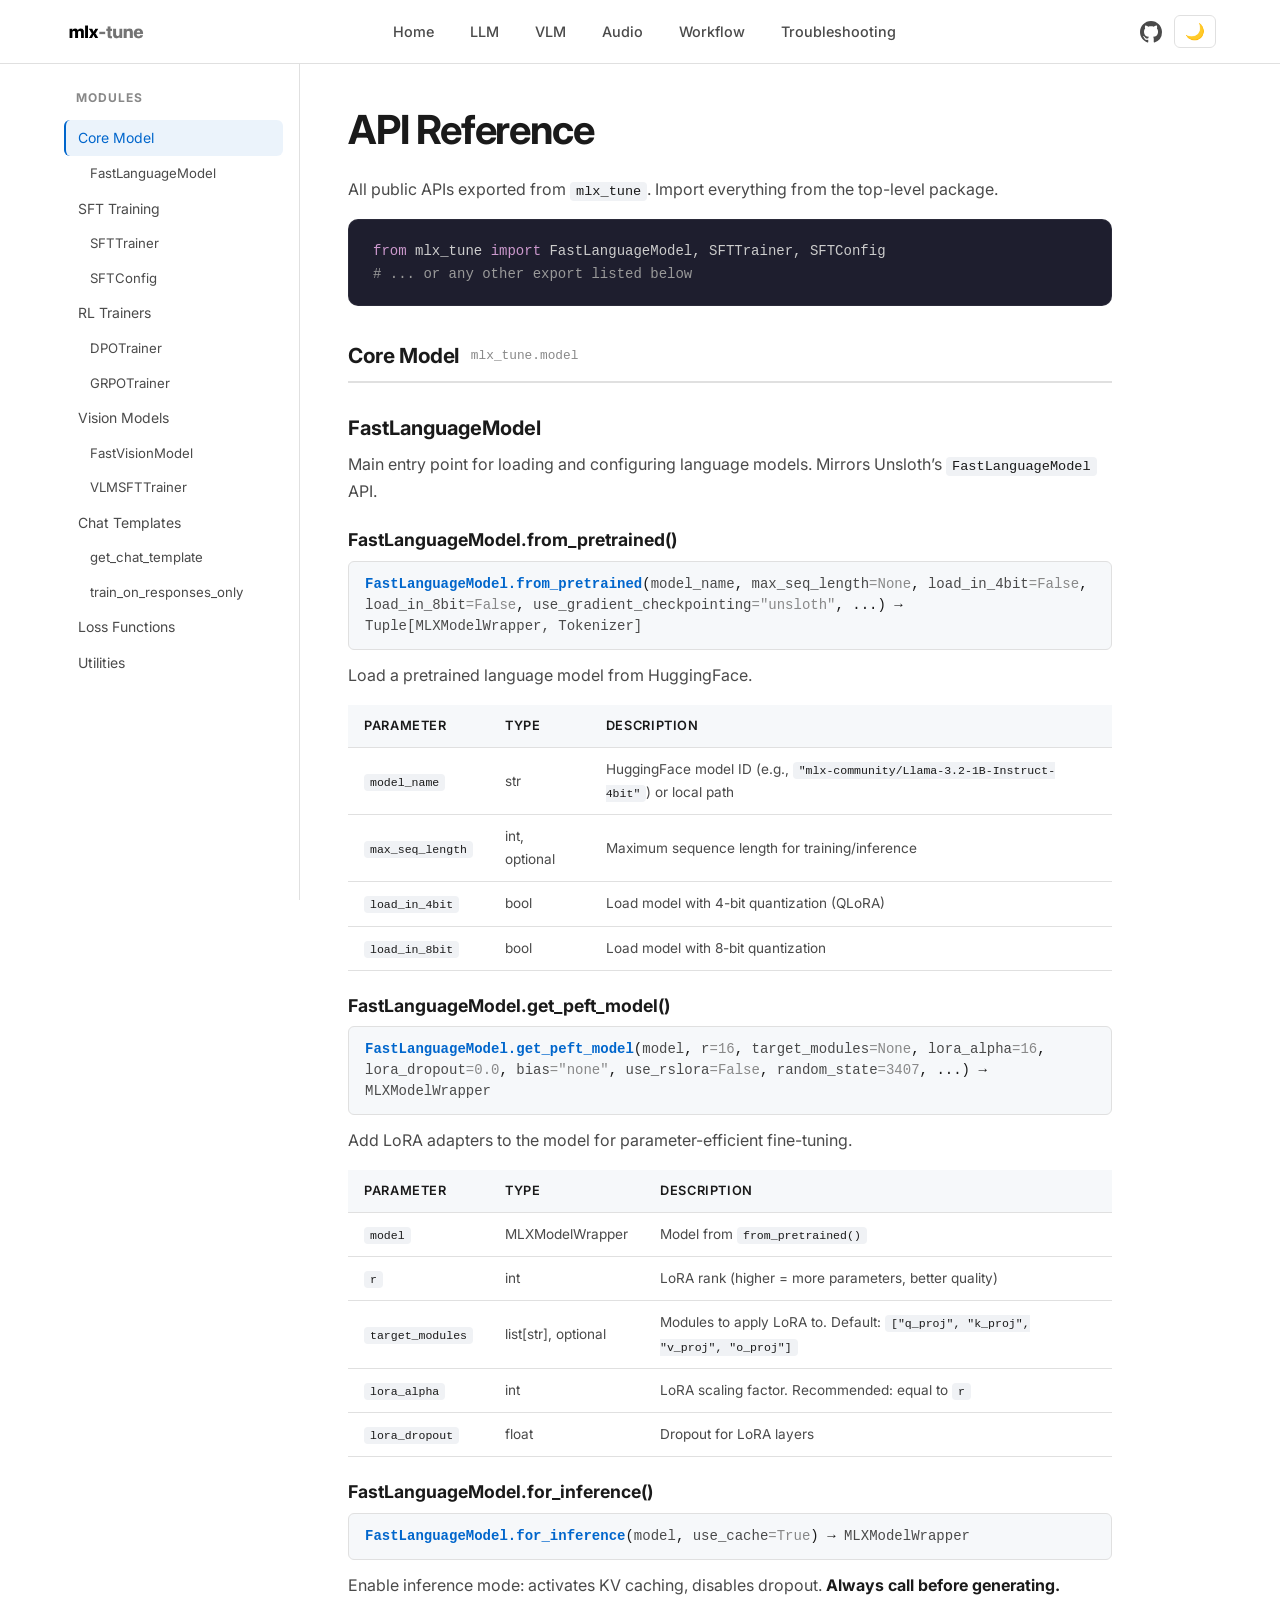
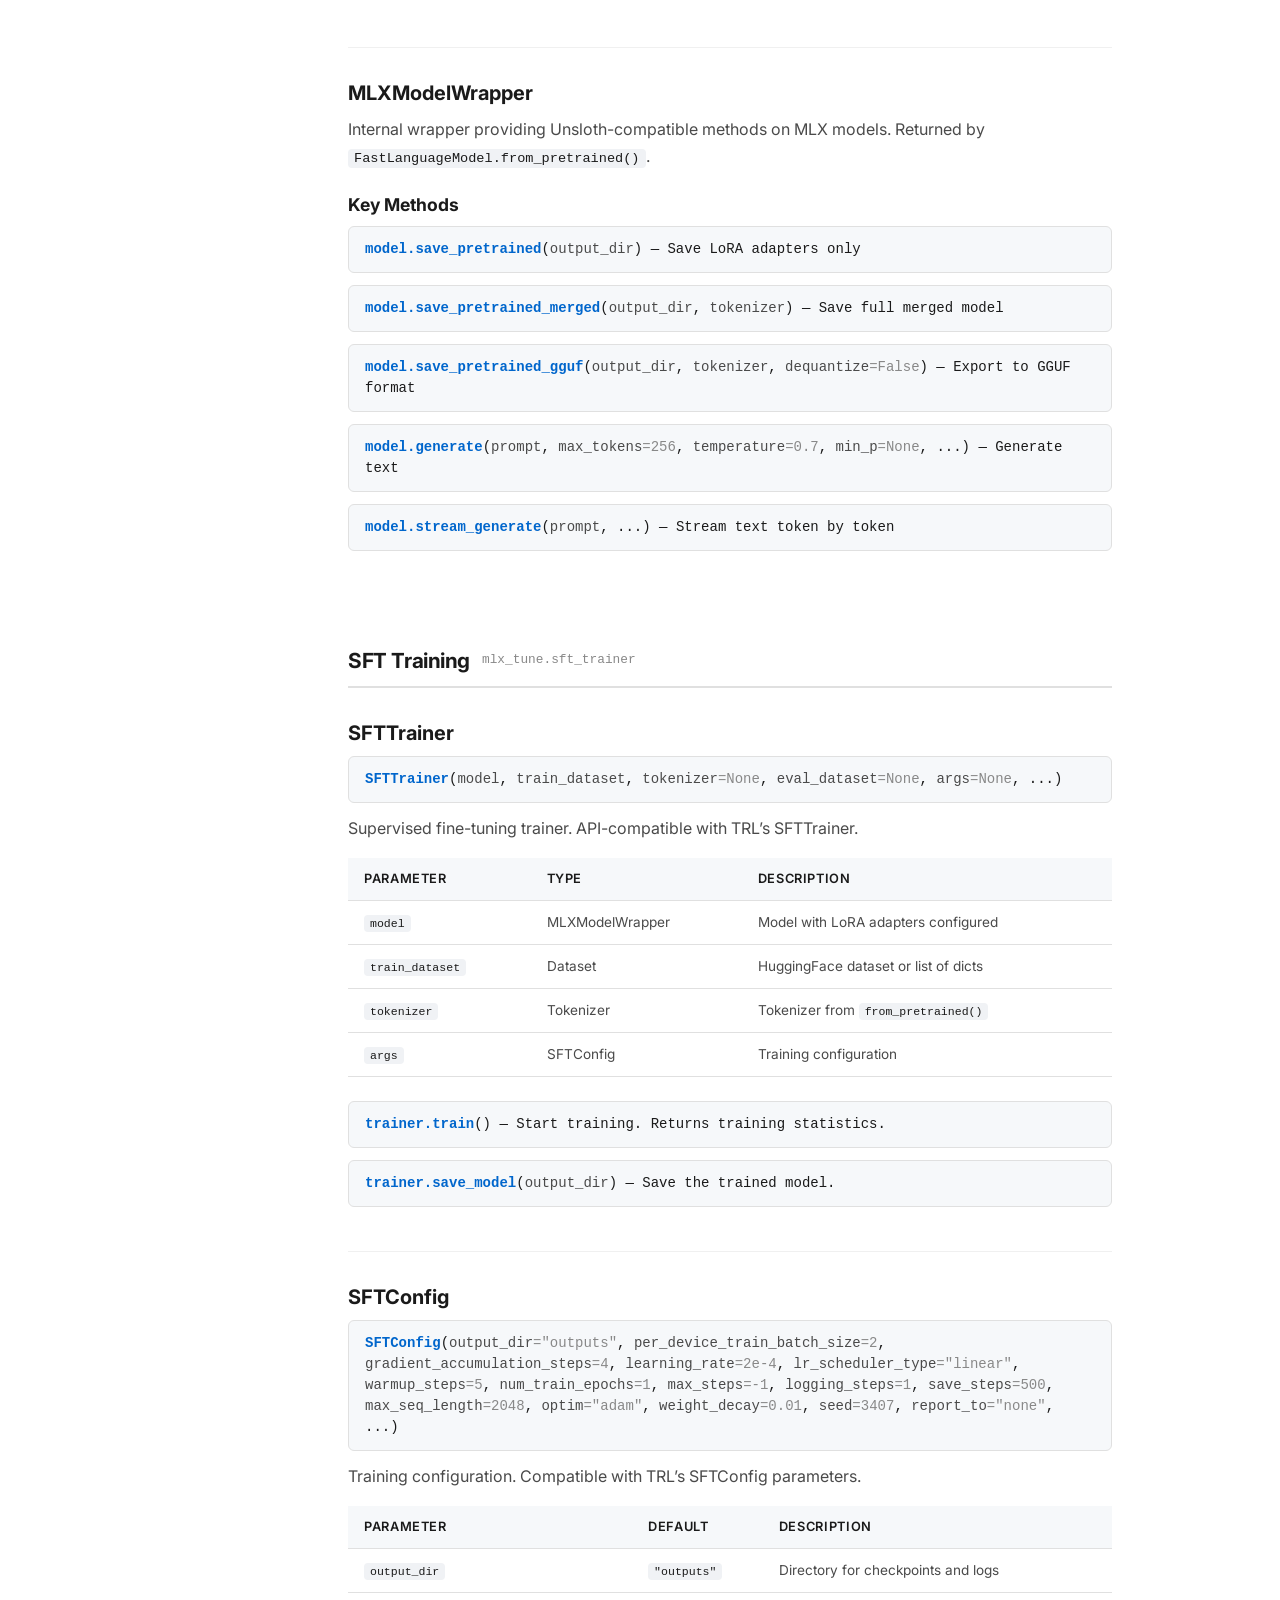
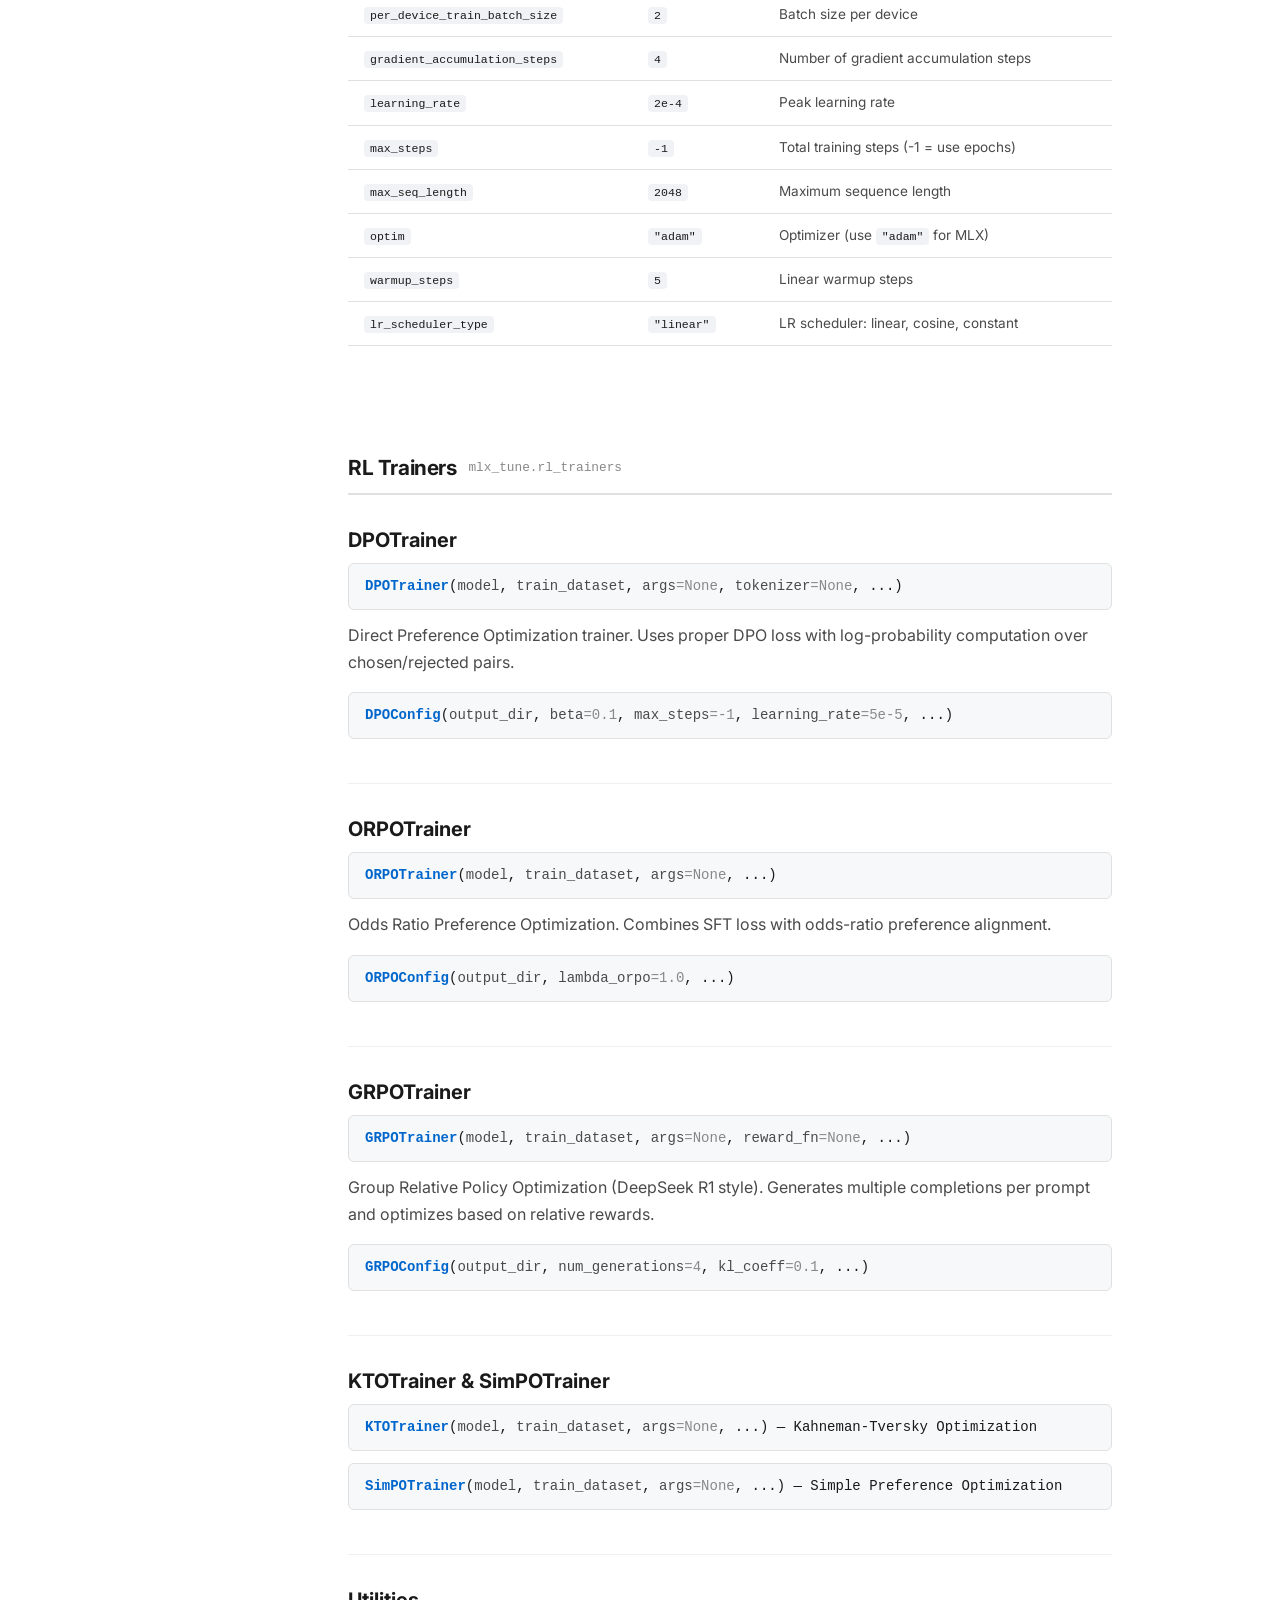
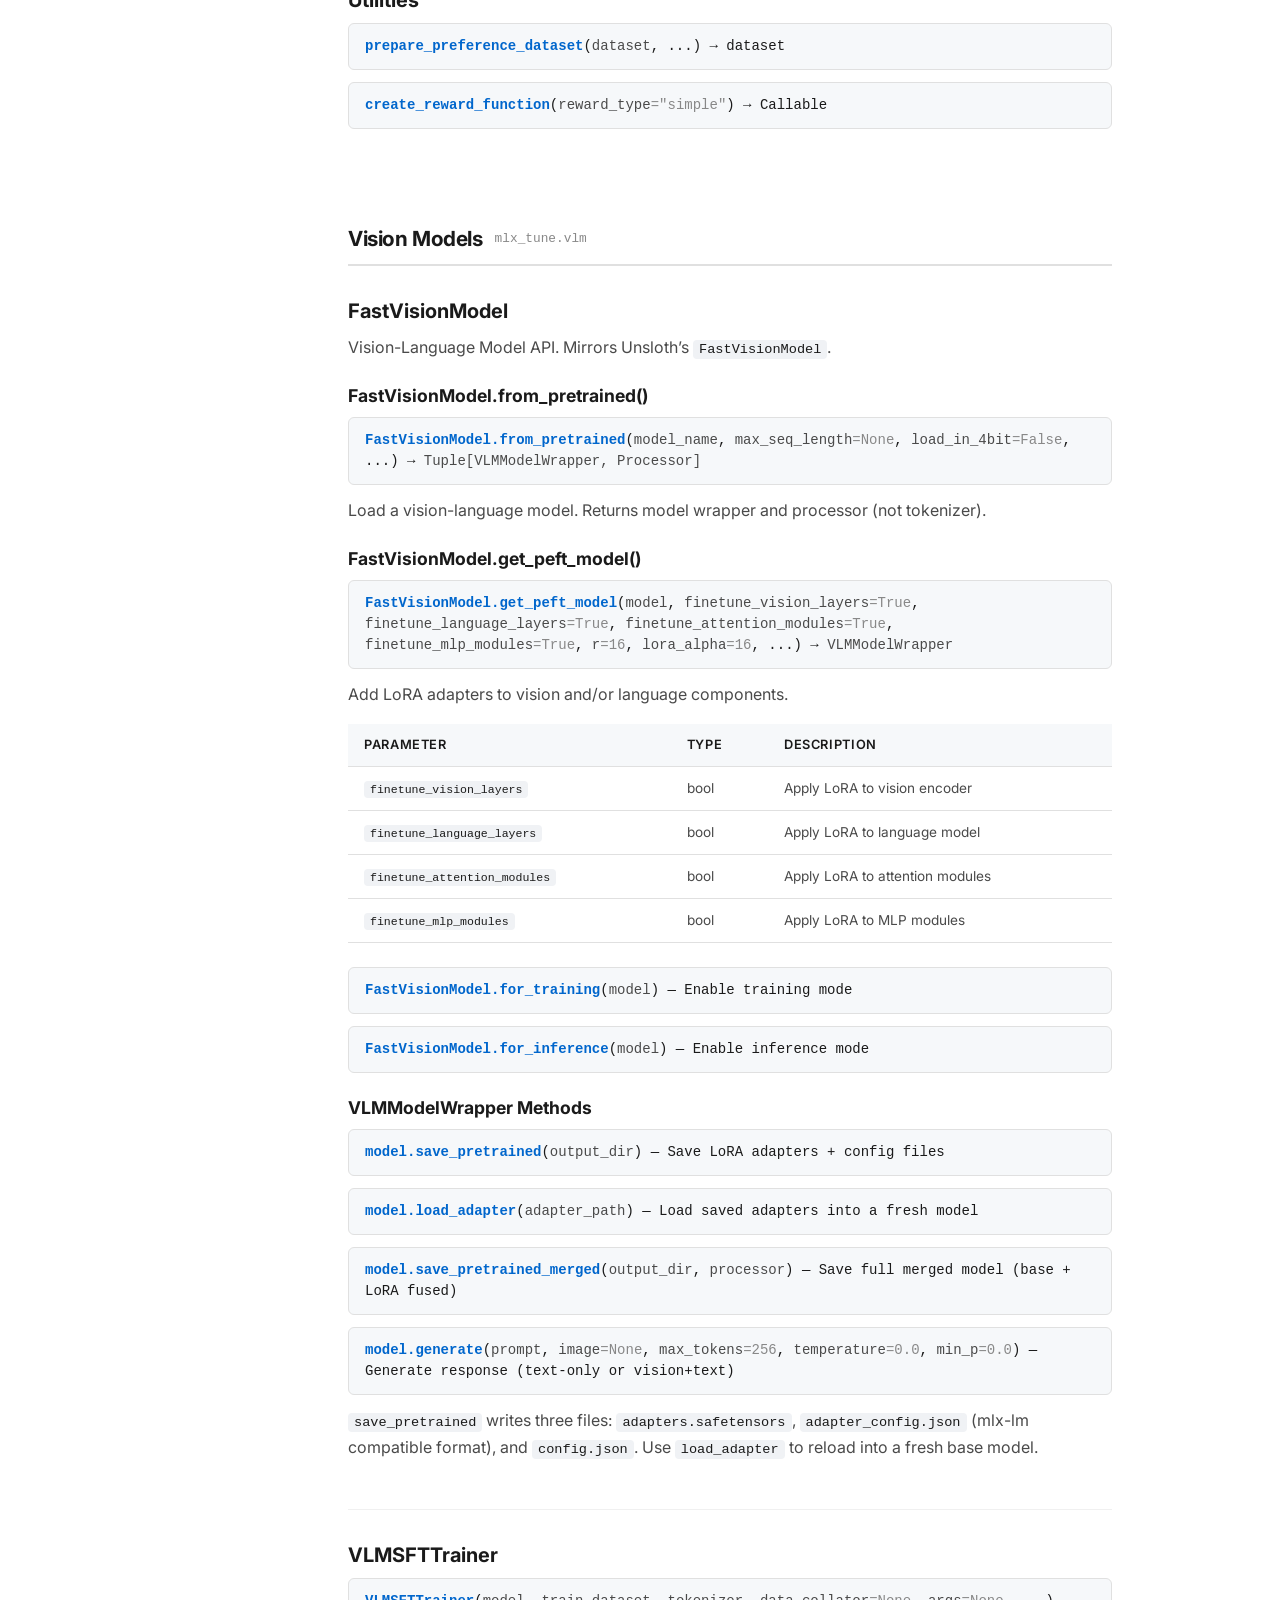
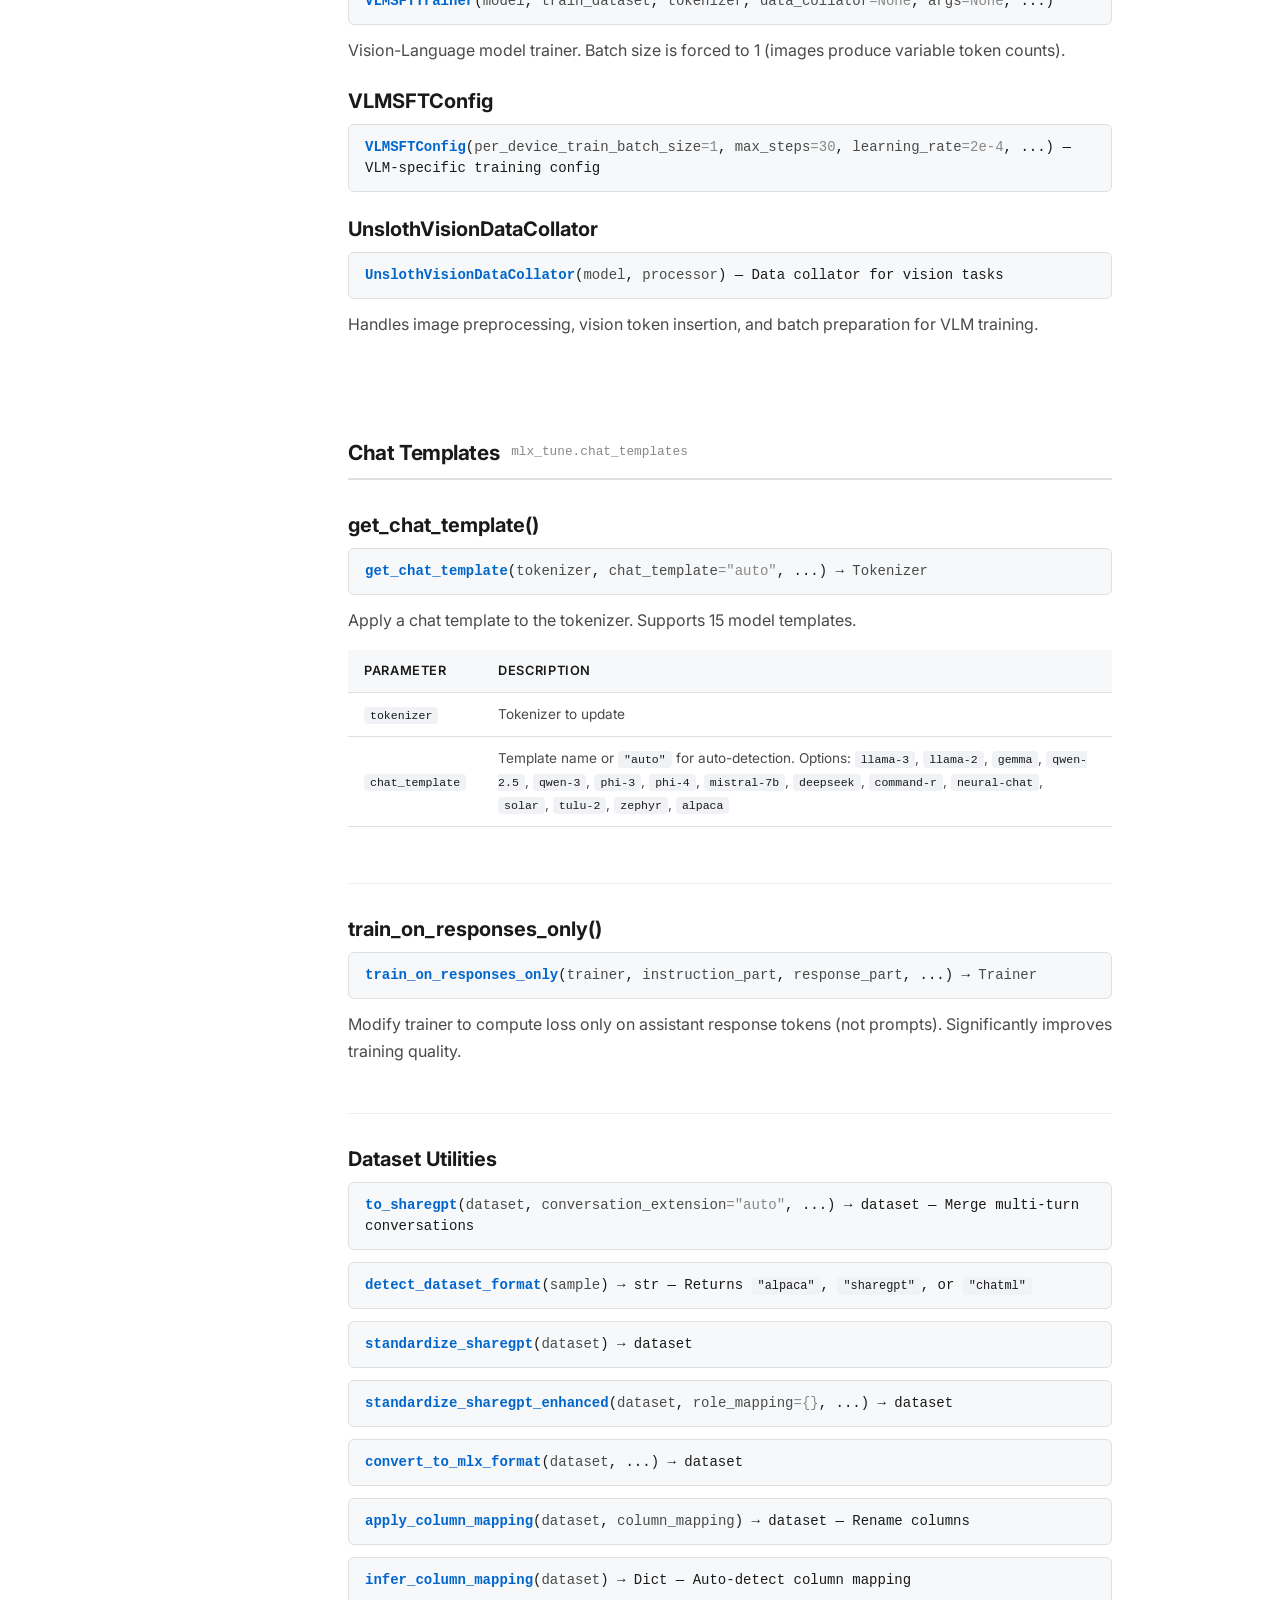
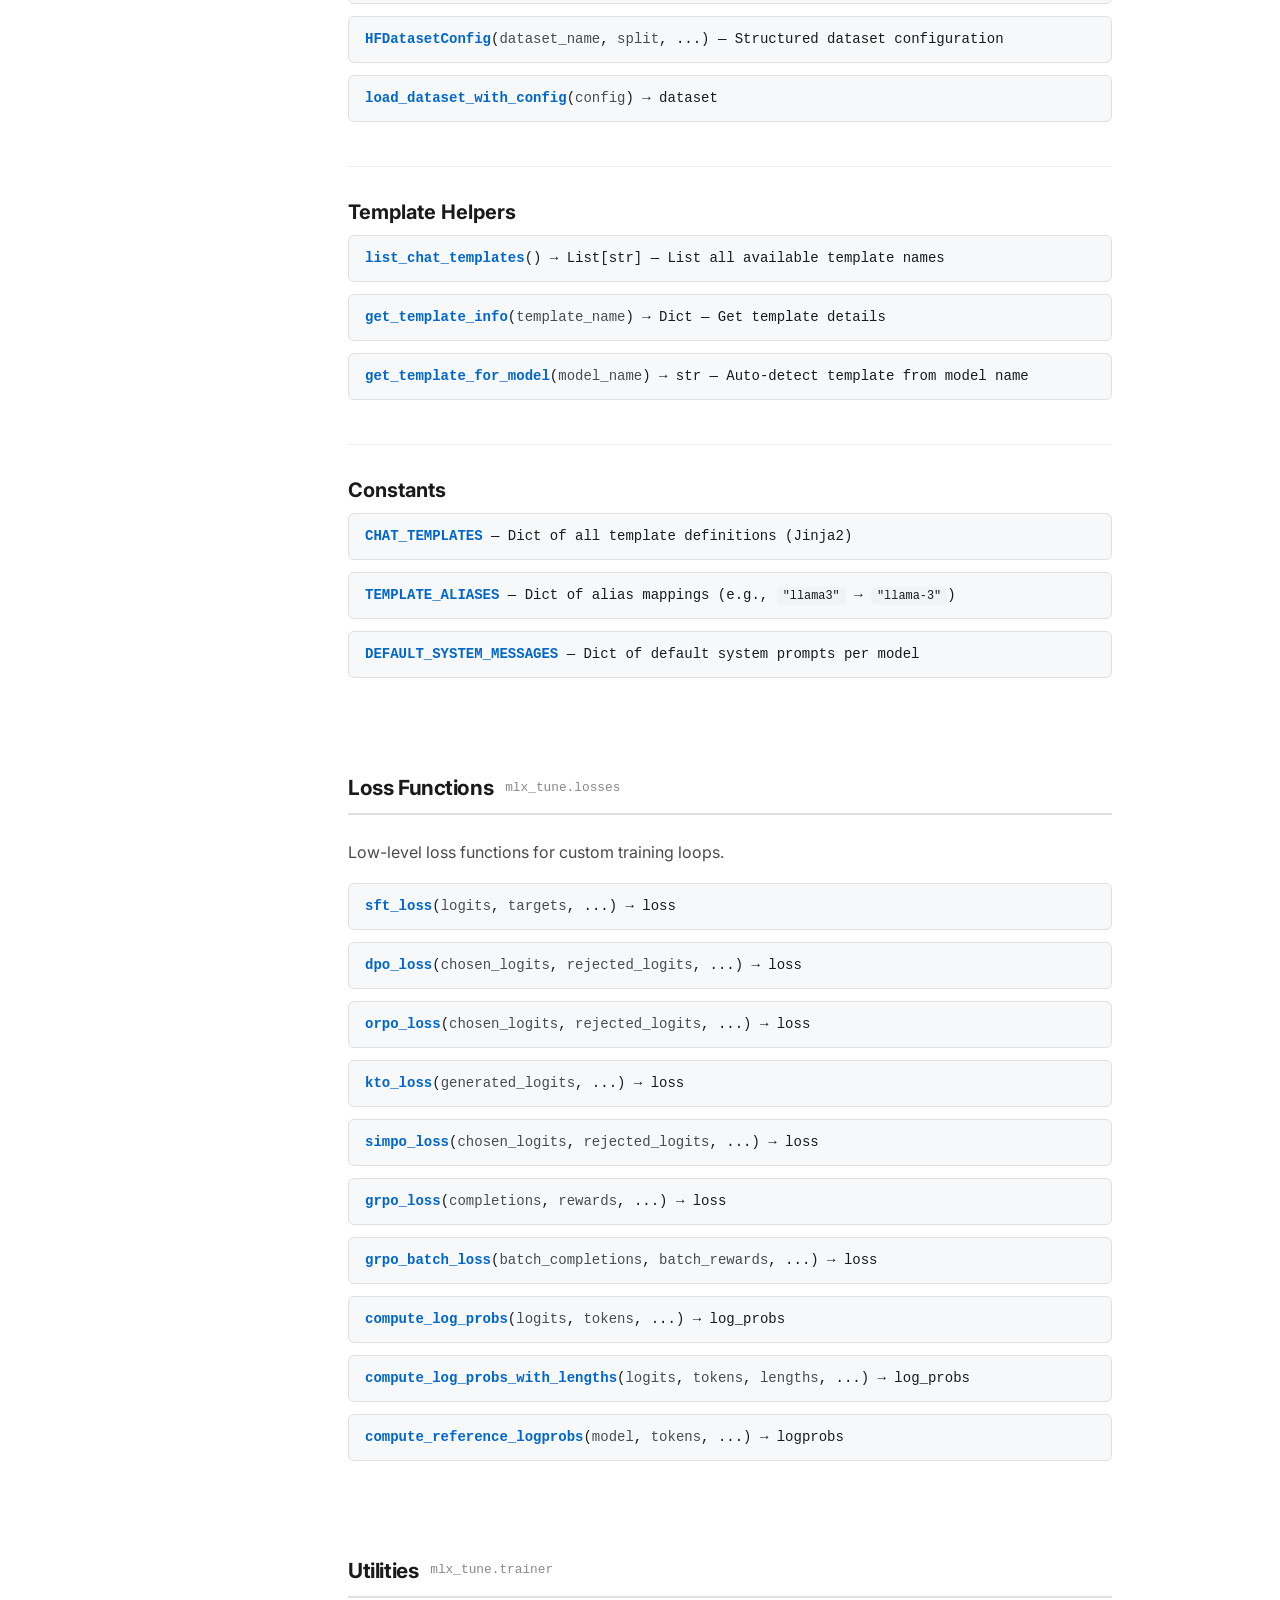
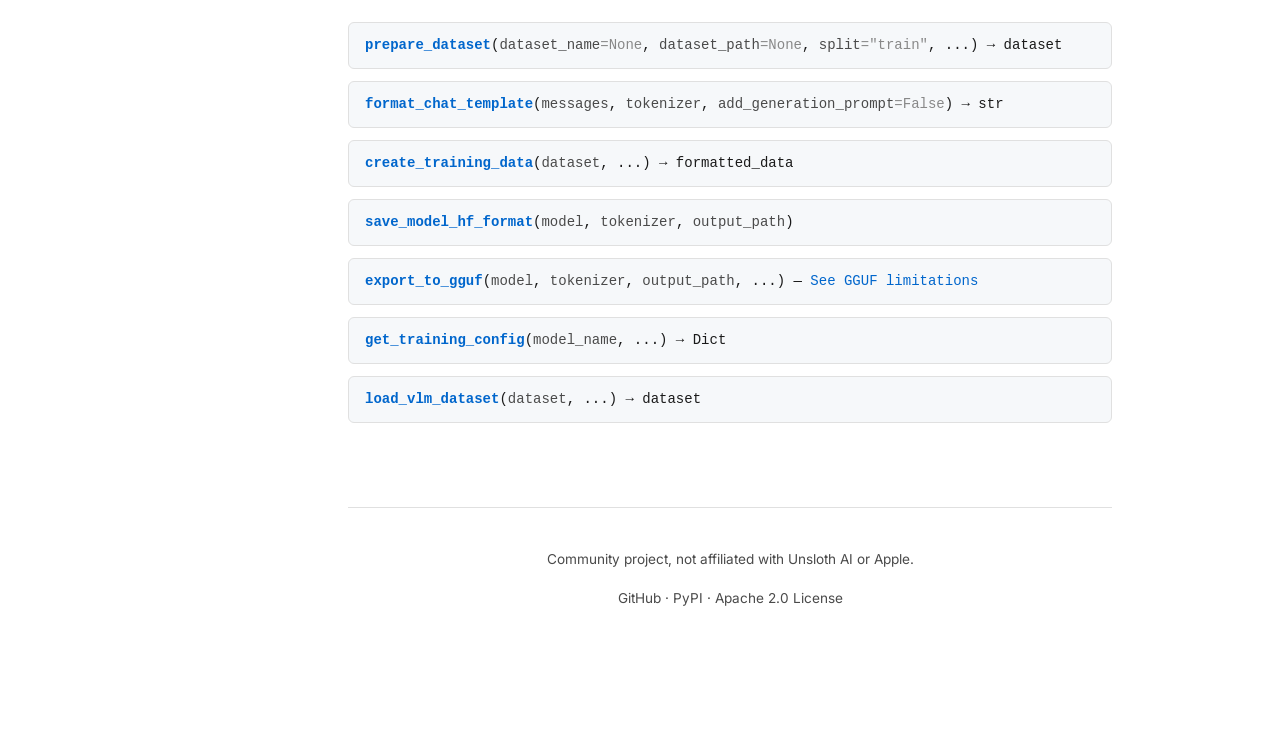
==== commit e3540f35: "Add STT+TTS fine-tuning & updated docs" ====
--- a/docs/api.html
+++ b/docs/api.html
@@ -20,10 +20,11 @@
     <div class="nav-inner">
       <a href="index.html" class="nav-logo"><img src="assets/img/logo.png" alt="mlx-tune"></a>
       <ul class="nav-links">
-        <li><a href="index.html">Getting Started</a></li>
+        <li><a href="index.html">Home</a></li>
+        <li><a href="llm.html">LLM</a></li>
+        <li><a href="vlm.html">VLM</a></li>
+        <li><a href="audio.html">Audio</a></li>
         <li><a href="workflow.html">Workflow</a></li>
-        <li><a href="examples.html">Examples</a></li>
-        <li><a href="api.html">API</a></li>
         <li><a href="troubleshooting.html">Troubleshooting</a></li>
       </ul>
       <div class="nav-right">
@@ -257,6 +258,13 @@
 
           <div class="api-signature" style="margin-top:12px;"><span class="api-name">FastVisionModel.for_training</span>(<span class="api-param">model</span>) &mdash; Enable training mode</div>
           <div class="api-signature" style="margin-top:8px;"><span class="api-name">FastVisionModel.for_inference</span>(<span class="api-param">model</span>) &mdash; Enable inference mode</div>
+
+          <h4>VLMModelWrapper Methods</h4>
+          <div class="api-signature"><span class="api-name">model.save_pretrained</span>(<span class="api-param">output_dir</span>) &mdash; Save LoRA adapters + config files</div>
+          <div class="api-signature" style="margin-top:8px;"><span class="api-name">model.load_adapter</span>(<span class="api-param">adapter_path</span>) &mdash; Load saved adapters into a fresh model</div>
+          <div class="api-signature" style="margin-top:8px;"><span class="api-name">model.save_pretrained_merged</span>(<span class="api-param">output_dir</span>, <span class="api-param">processor</span>) &mdash; Save full merged model (base + LoRA fused)</div>
+          <div class="api-signature" style="margin-top:8px;"><span class="api-name">model.generate</span>(<span class="api-param">prompt</span>, <span class="api-param">image</span><span class="api-default">=None</span>, <span class="api-param">max_tokens</span><span class="api-default">=256</span>, <span class="api-param">temperature</span><span class="api-default">=0.0</span>, <span class="api-param">min_p</span><span class="api-default">=0.0</span>) &mdash; Generate response (text-only or vision+text)</div>
+          <p style="margin-top:8px;"><code>save_pretrained</code> writes three files: <code>adapters.safetensors</code>, <code>adapter_config.json</code> (mlx-lm compatible format), and <code>config.json</code>. Use <code>load_adapter</code> to reload into a fresh base model.</p>
         </div>
 
         <div class="api-entry" id="VLMSFTTrainer">
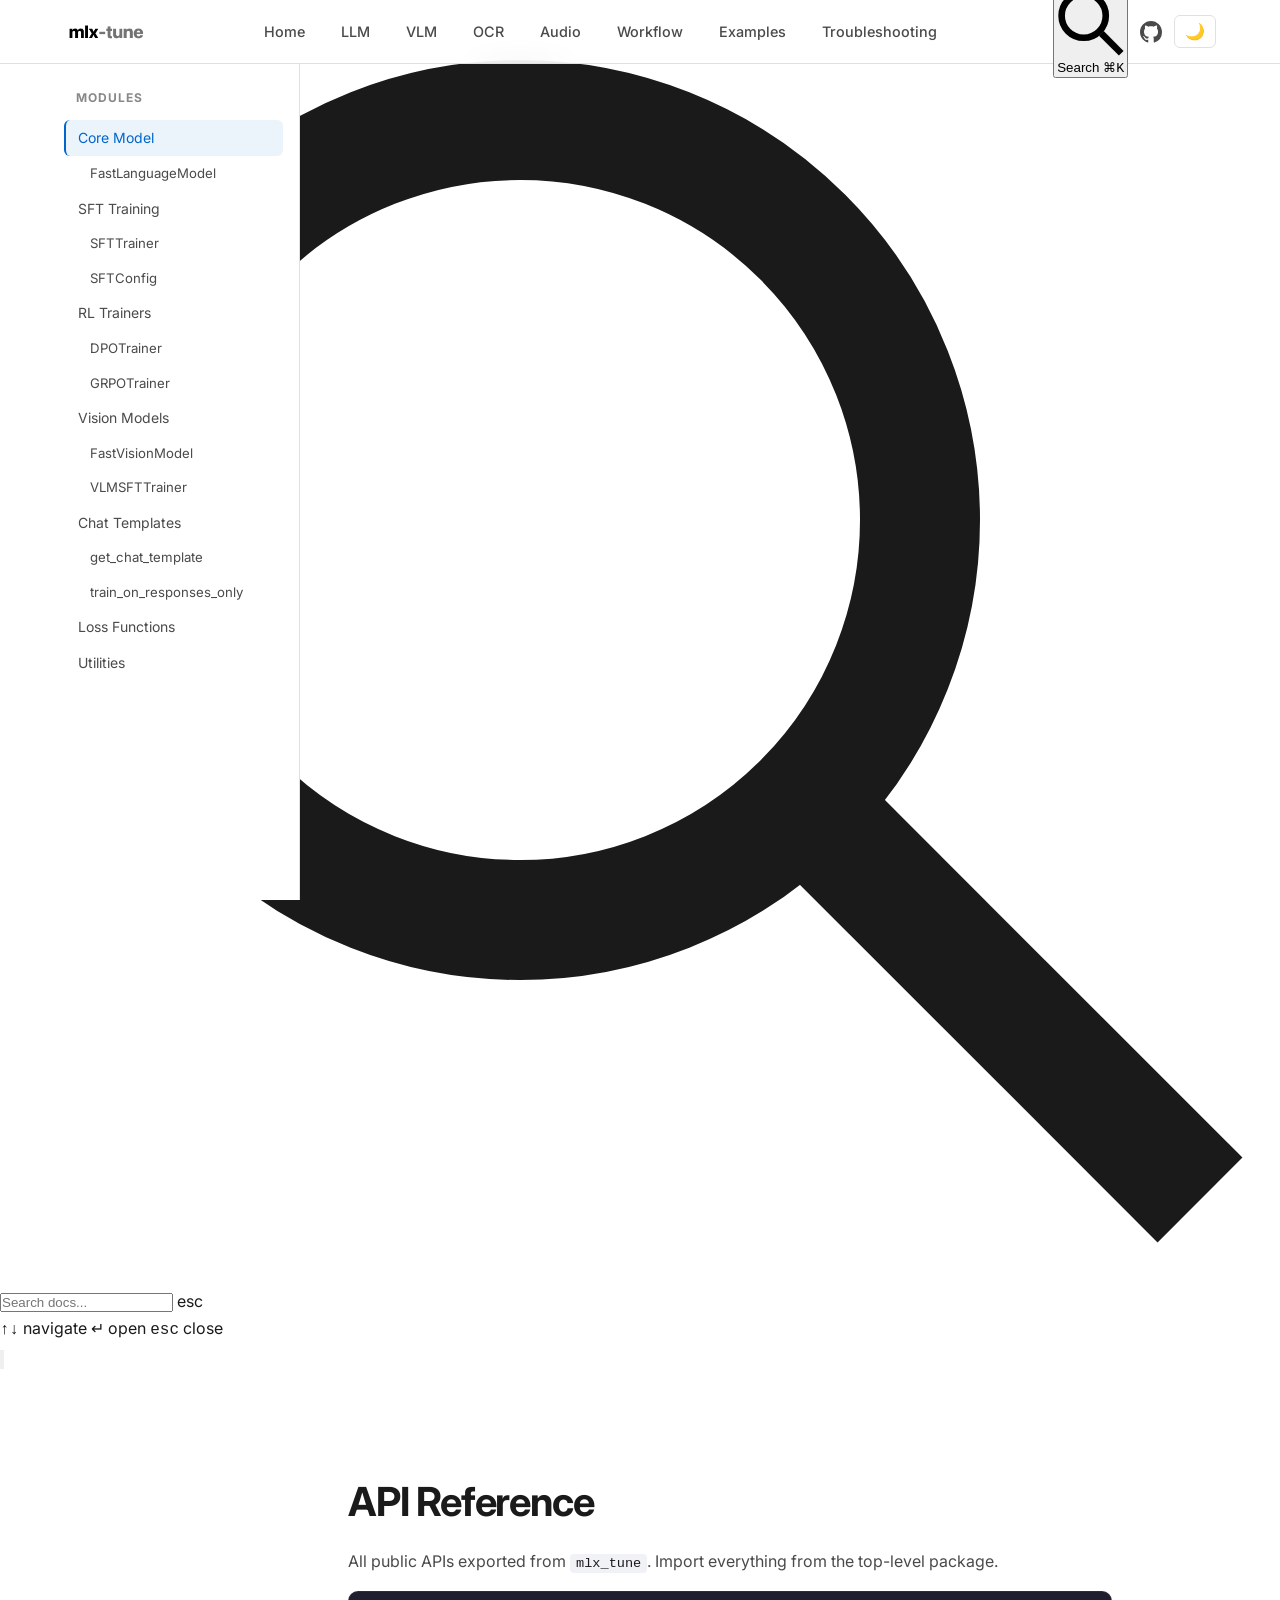
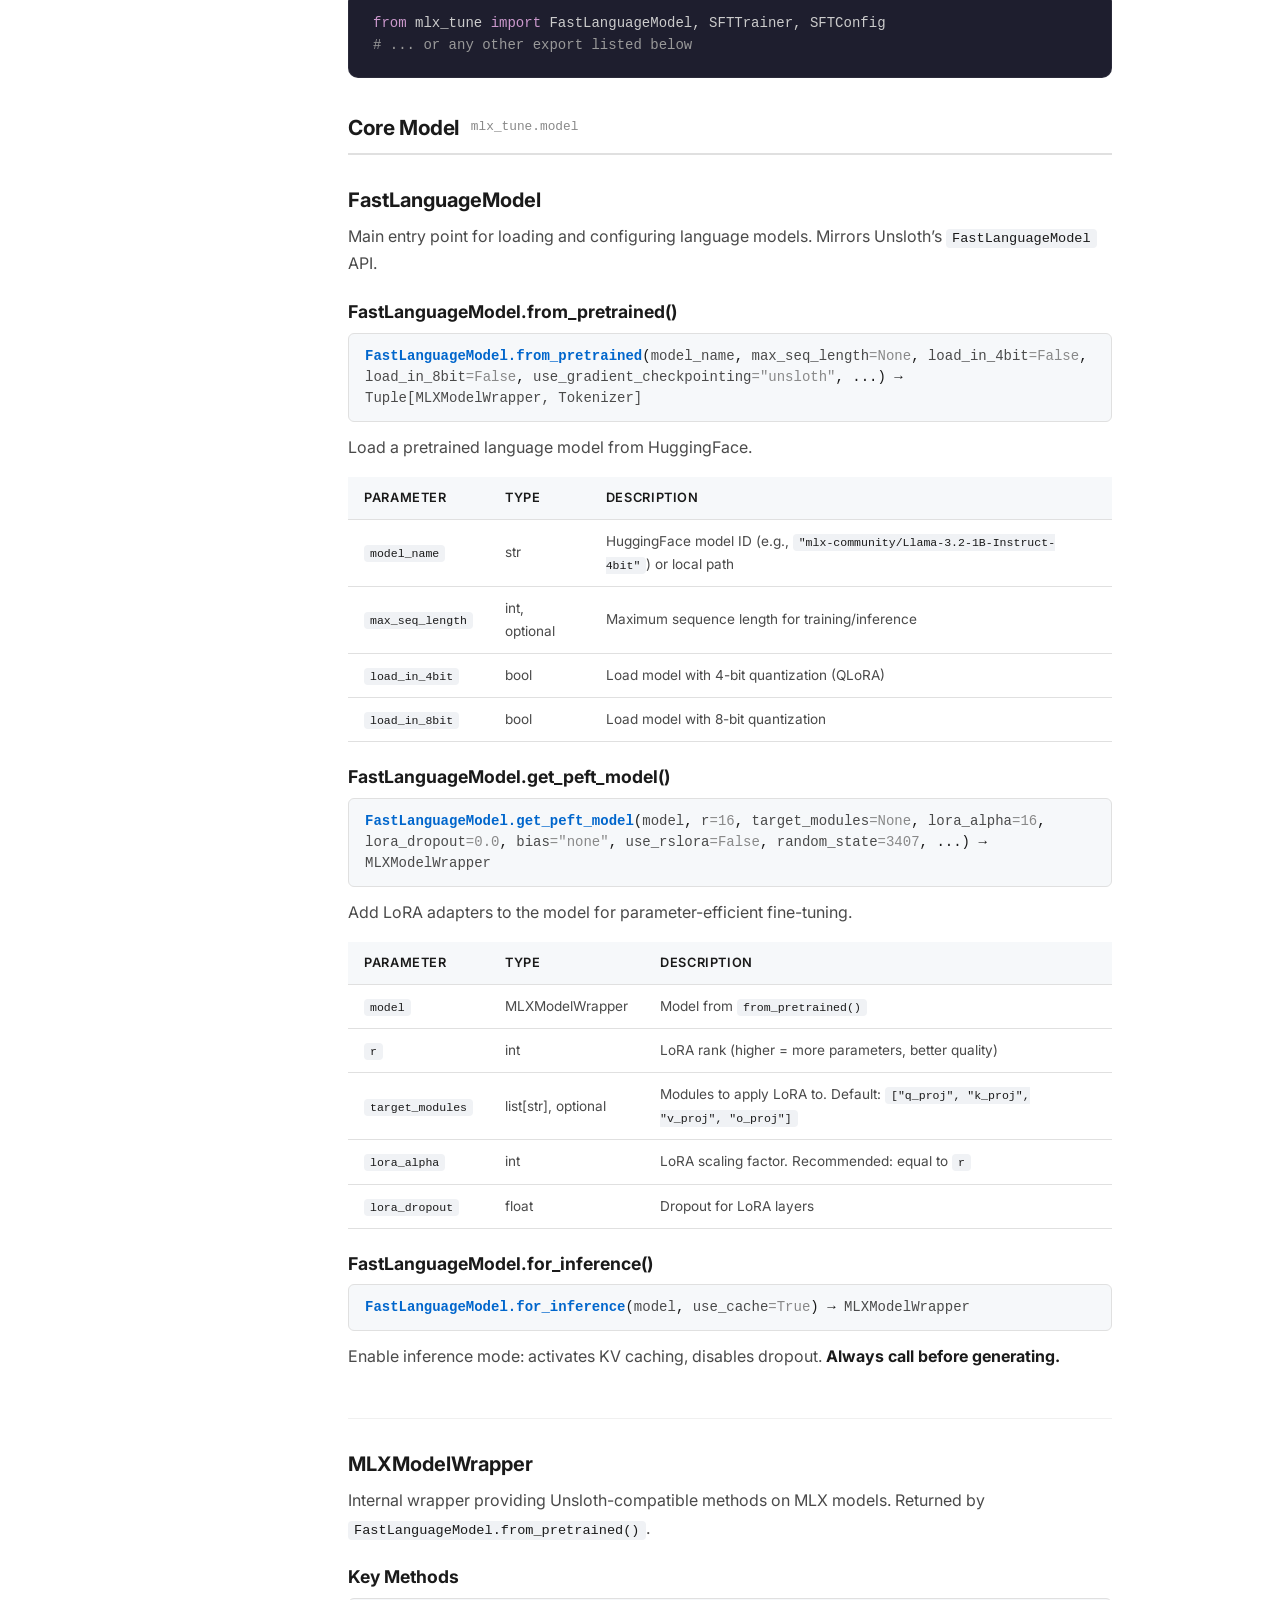
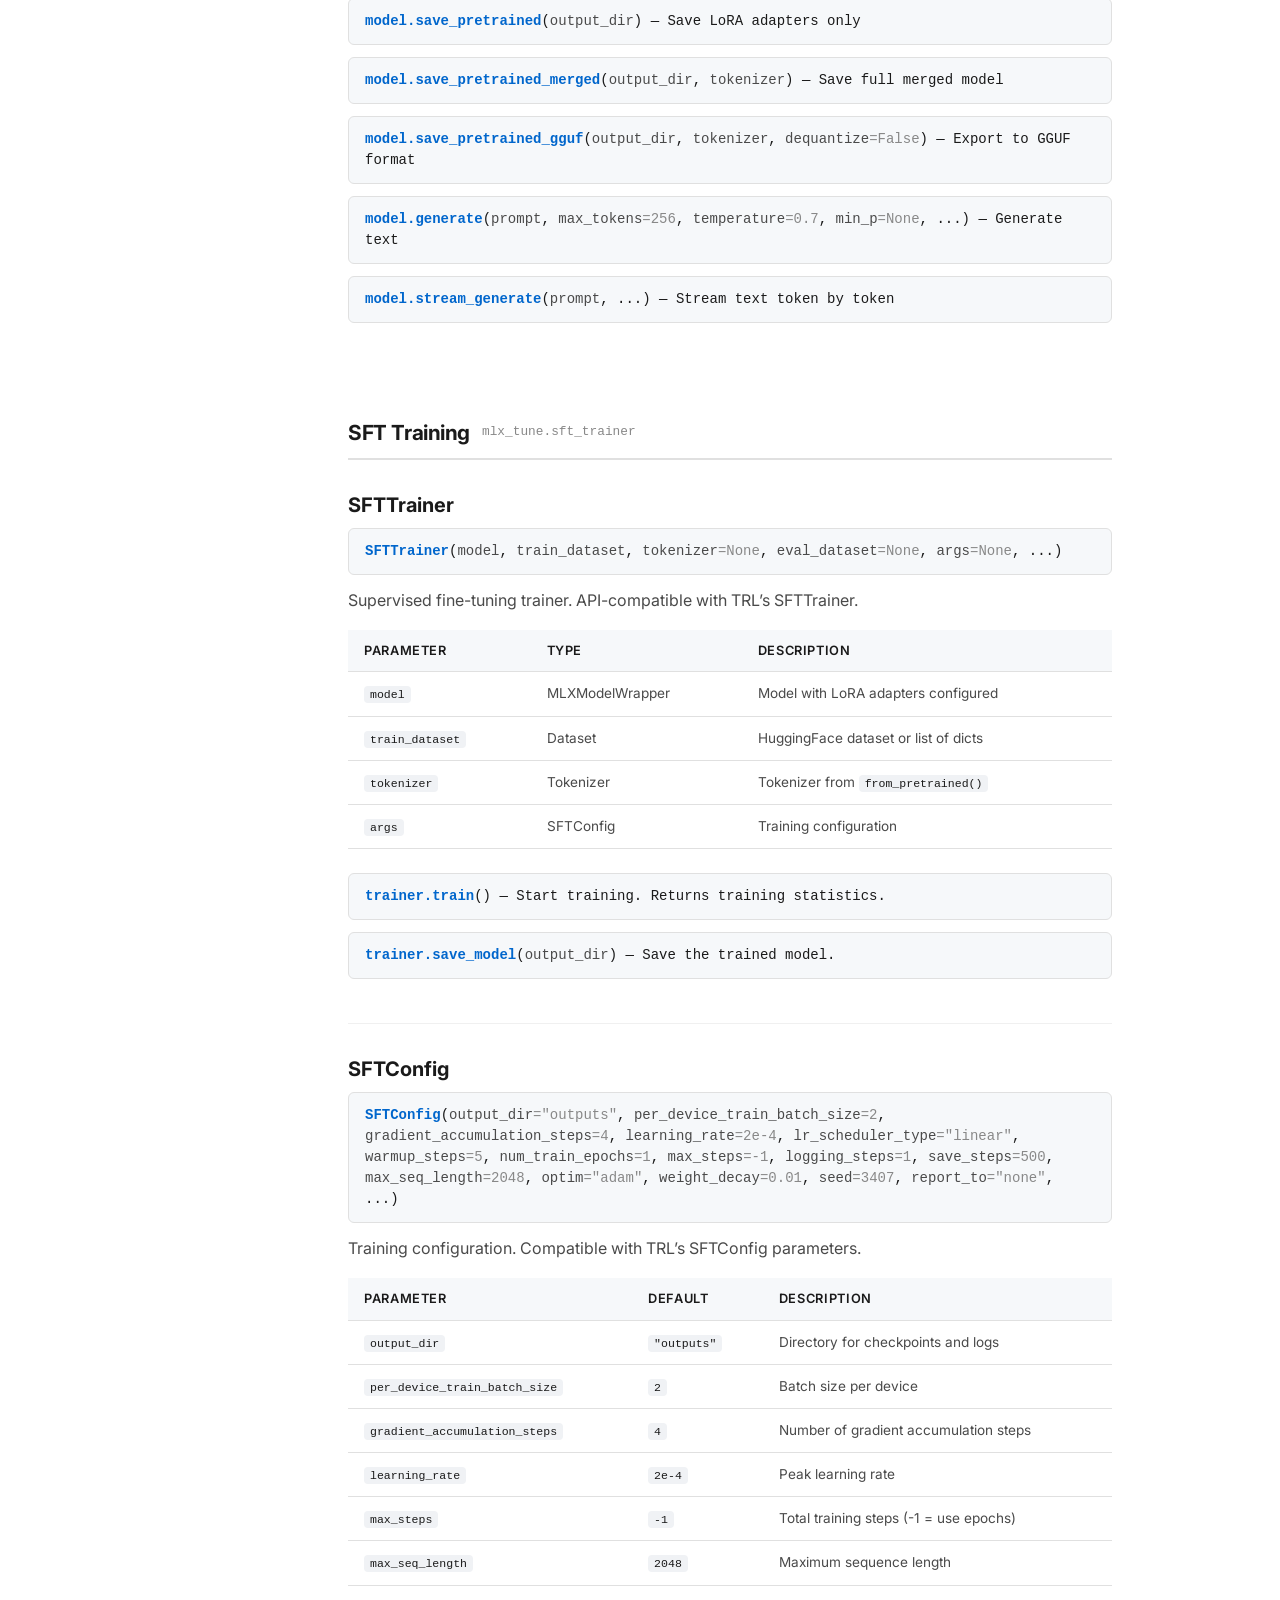
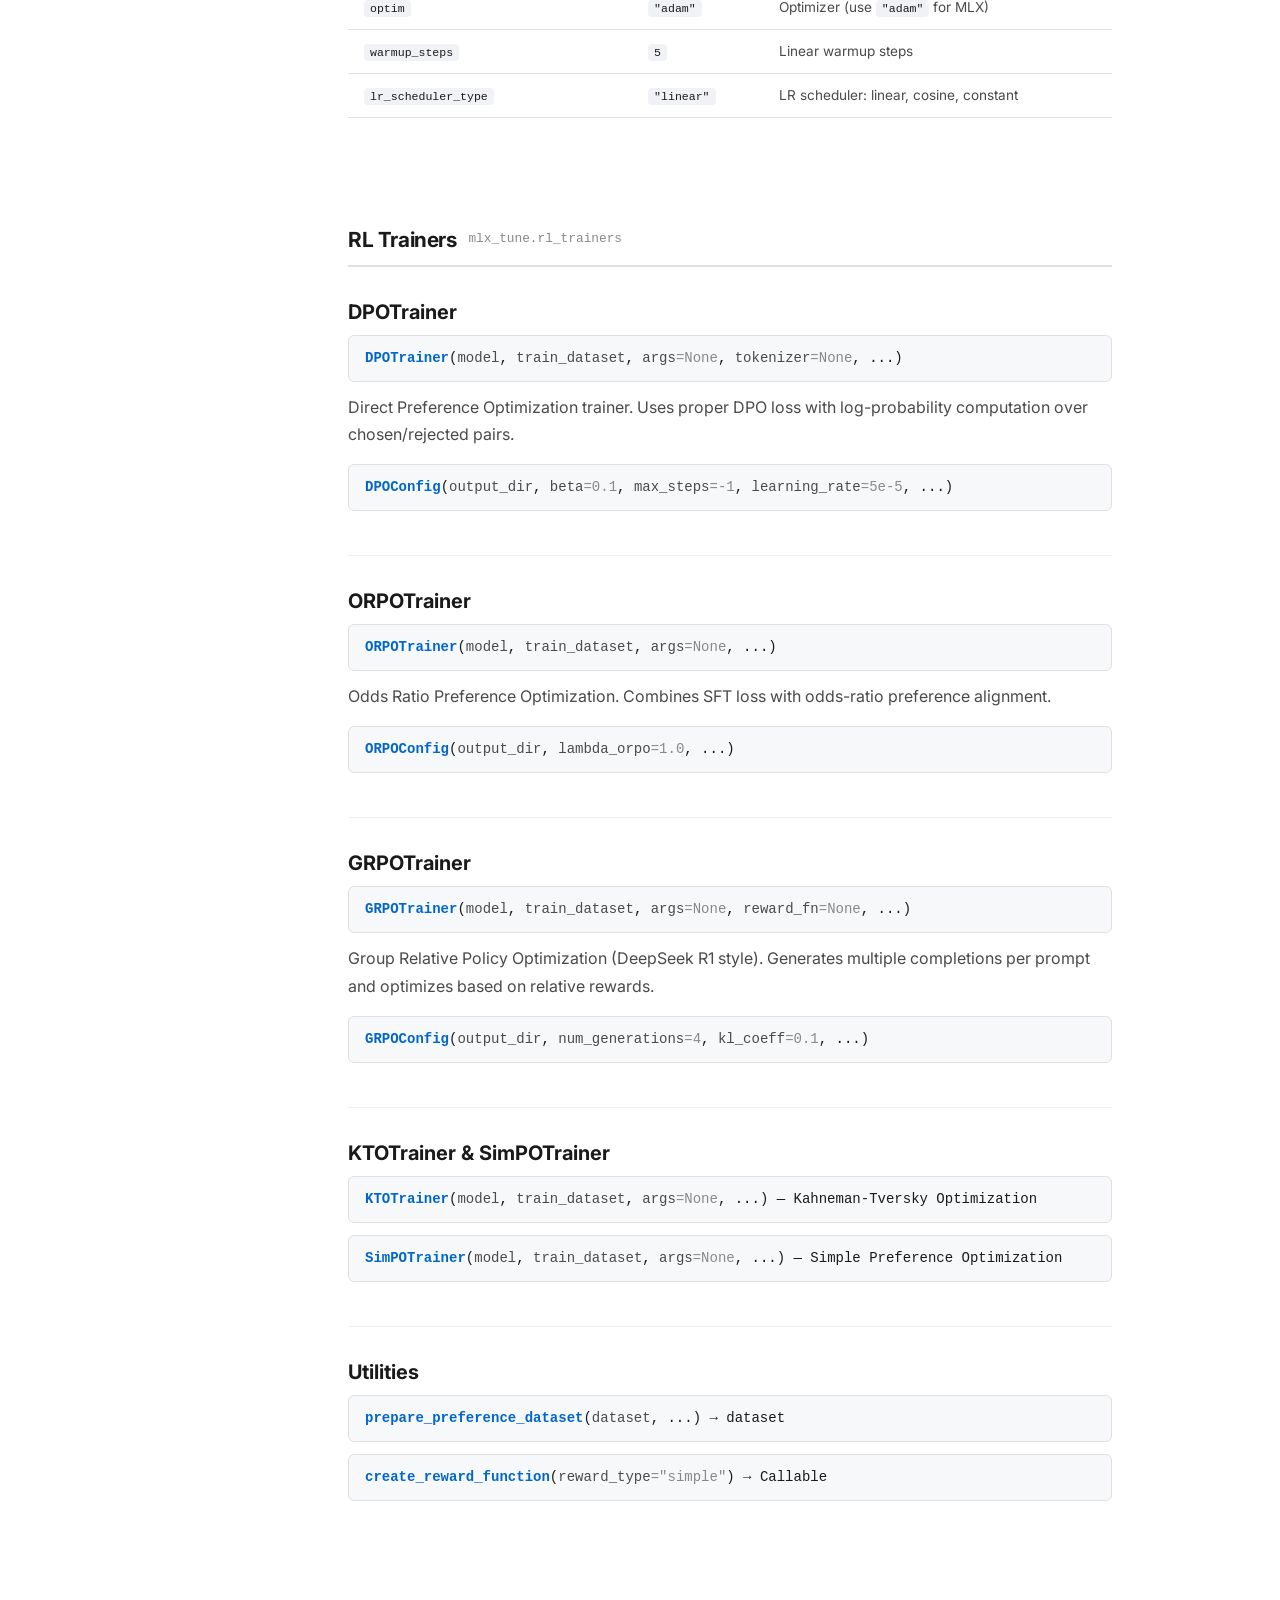
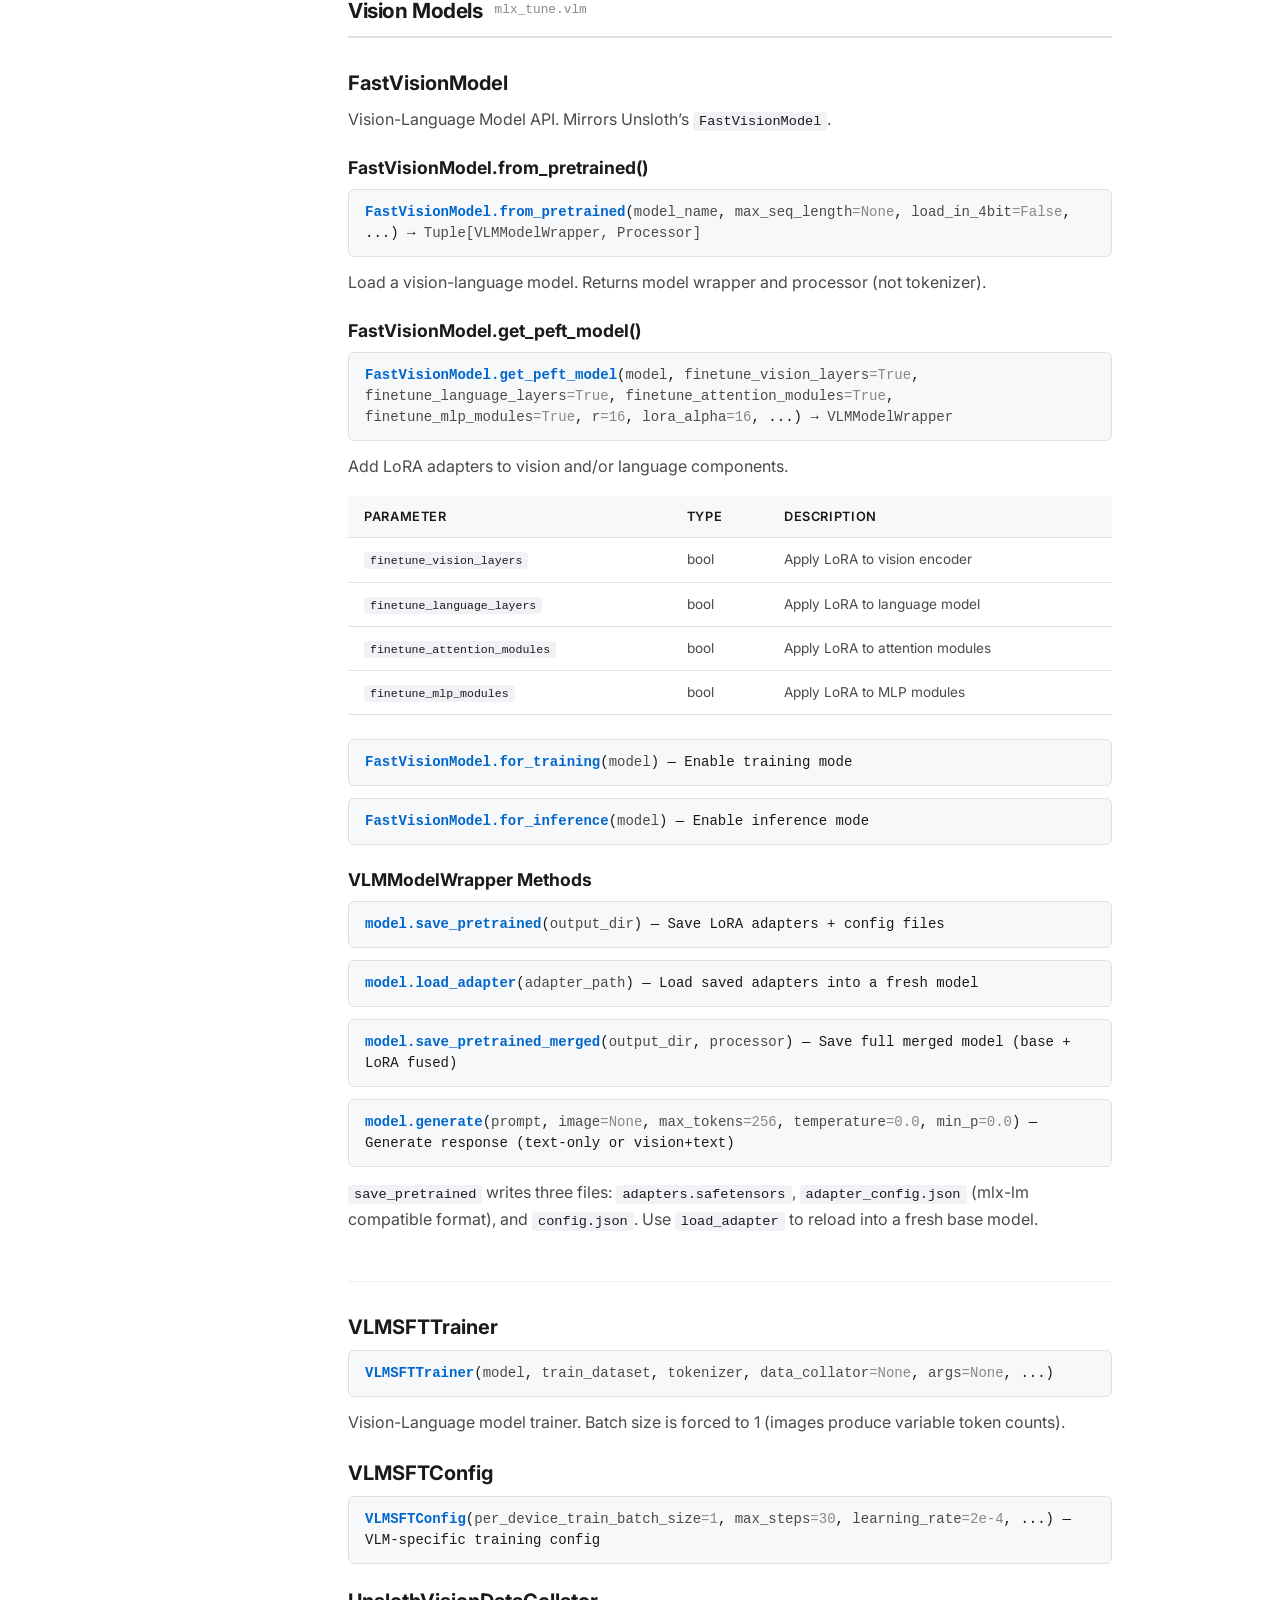
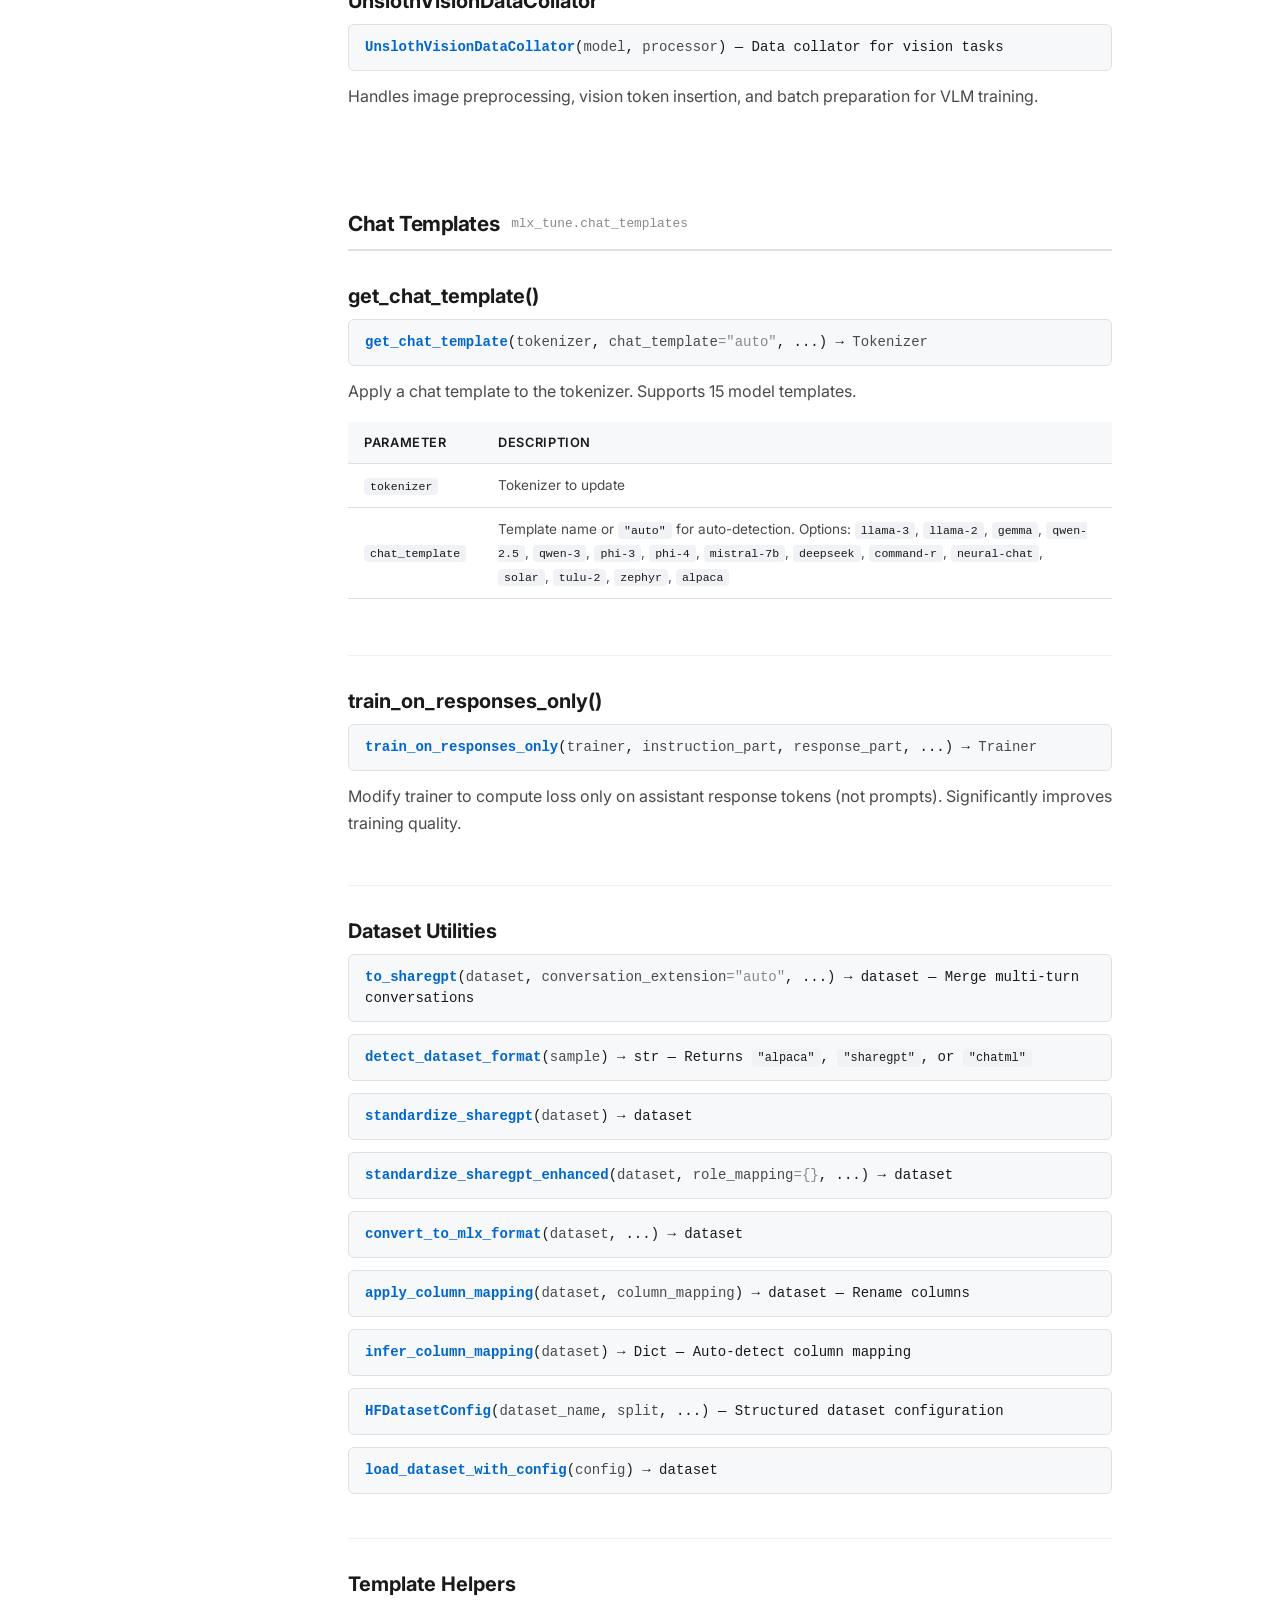
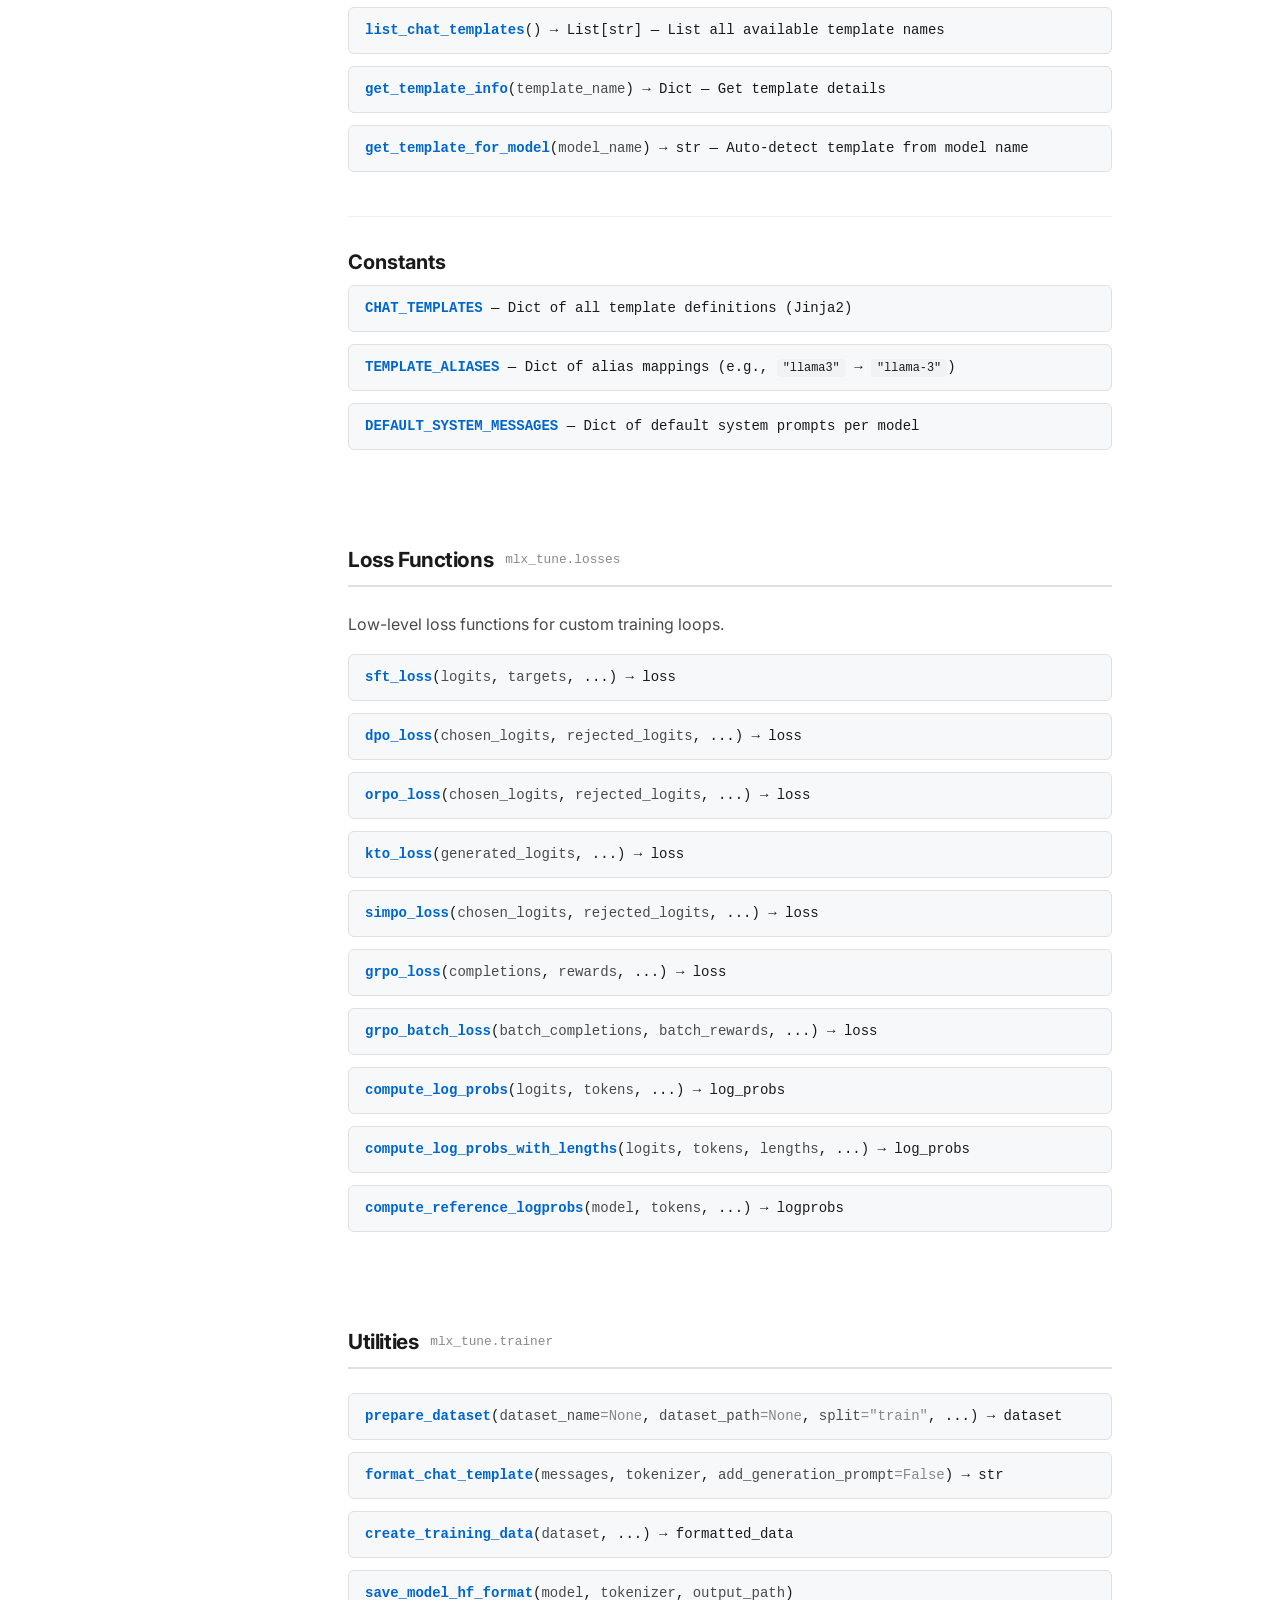
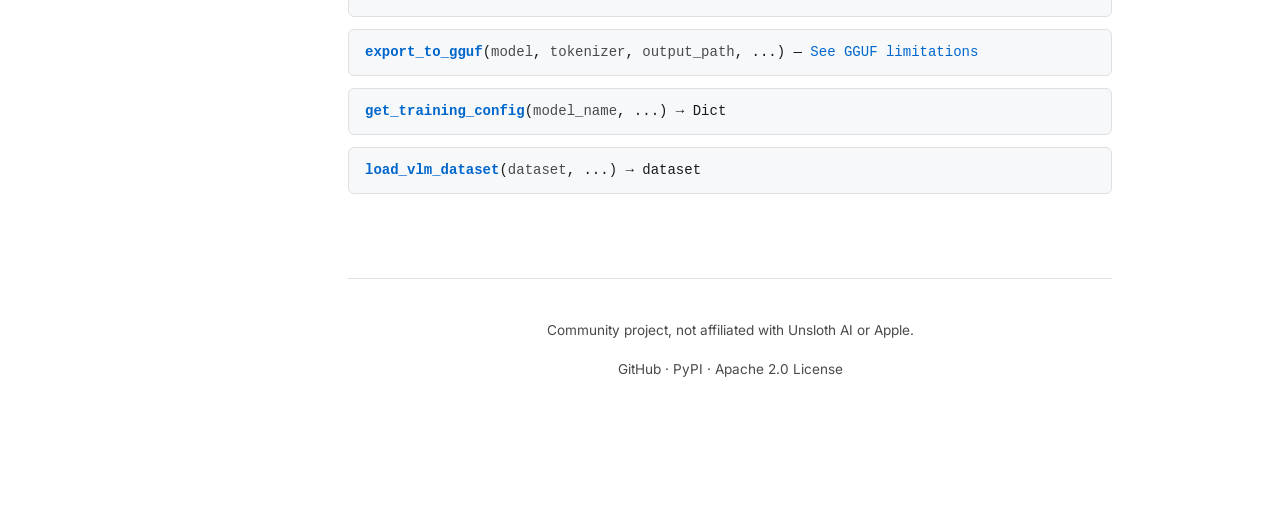
==== commit e515e0a9: "Update Docs" ====
--- a/docs/api.html
+++ b/docs/api.html
@@ -3,11 +3,11 @@
 <head>
   <meta charset="UTF-8">
   <meta name="viewport" content="width=device-width, initial-scale=1.0">
-  <title>API Reference &mdash; MLX-Tune Docs</title>
-  <meta name="description" content="Complete API reference for MLX-Tune: FastLanguageModel, SFTTrainer, RL trainers, VLM, chat templates, and more.">
+  <title>API Reference &mdash; mlx-tune Docs</title>
+  <meta name="description" content="Complete API reference for mlx-tune: FastLanguageModel, SFTTrainer, RL trainers, VLM, chat templates, and more.">
   <link rel="icon" href="data:image/svg+xml,<svg xmlns='http://www.w3.org/2000/svg' viewBox='0 0 32 32'><rect width='32' height='32' rx='6' fill='%230d1117'/><text x='50%25' y='73%25' text-anchor='middle' font-family='system-ui,-apple-system,sans-serif' font-weight='900' font-size='22' fill='%23e6edf3'>m</text></svg>">
-  <meta property="og:title" content="API Reference - MLX-Tune Docs">
-  <meta property="og:image" content="https://arahim3.github.io/mlx-tune/assets/img/og-image.png">
+  <meta property="og:title" content="API Reference - mlx-tune Docs">
+  <meta property="og:image" content="https://arahim3.github.io/mlx-tune/assets/img/og-image.png?v=2">
   <link rel="preconnect" href="https://fonts.googleapis.com">
   <link rel="preconnect" href="https://fonts.gstatic.com" crossorigin>
   <link href="https://fonts.googleapis.com/css2?family=Inter:wght@400;600;700&display=swap" rel="stylesheet">
@@ -23,17 +23,46 @@
         <li><a href="index.html">Home</a></li>
         <li><a href="llm.html">LLM</a></li>
         <li><a href="vlm.html">VLM</a></li>
+        <li><a href="ocr.html">OCR</a></li>
         <li><a href="audio.html">Audio</a></li>
         <li><a href="workflow.html">Workflow</a></li>
+        <li><a href="examples.html">Examples</a></li>
         <li><a href="troubleshooting.html">Troubleshooting</a></li>
       </ul>
       <div class="nav-right">
+        <button class="search-trigger" aria-label="Search docs">
+          <svg viewBox="0 0 16 16" fill="none" stroke="currentColor" stroke-width="1.5"><circle cx="6.5" cy="6.5" r="5"/><path d="M10.5 10.5L15 15"/></svg>
+          Search
+          <kbd>⌘K</kbd>
+        </button>
         <a href="https://github.com/ARahim3/mlx-tune" class="github-link" target="_blank" rel="noopener" aria-label="GitHub"><svg viewBox="0 0 16 16"><path d="M8 0C3.58 0 0 3.58 0 8c0 3.54 2.29 6.53 5.47 7.59.4.07.55-.17.55-.38 0-.19-.01-.82-.01-1.49-2.01.37-2.53-.49-2.69-.94-.09-.23-.48-.94-.82-1.13-.28-.15-.68-.52-.01-.53.63-.01 1.08.58 1.23.82.72 1.21 1.87.87 2.33.66.07-.52.28-.87.51-1.07-1.78-.2-3.64-.89-3.64-3.95 0-.87.31-1.59.82-2.15-.08-.2-.36-1.02.08-2.12 0 0 .67-.21 2.2.82.64-.18 1.32-.27 2-.27.68 0 1.36.09 2 .27 1.53-1.04 2.2-.82 2.2-.82.44 1.1.16 1.92.08 2.12.51.56.82 1.27.82 2.15 0 3.07-1.87 3.75-3.65 3.95.29.25.54.73.54 1.48 0 1.07-.01 1.93-.01 2.2 0 .21.15.46.55.38A8.013 8.013 0 0016 8c0-4.42-3.58-8-8-8z" fill="currentColor"/></svg></a>
         <button class="theme-toggle" aria-label="Toggle theme"></button>
         <button class="mobile-toggle" aria-label="Menu">&#9776;</button>
       </div>
     </div>
   </nav>
+
+  <!-- Search Modal -->
+  <div class="search-overlay" role="dialog" aria-label="Search documentation">
+    <div class="search-modal">
+      <div class="search-input-wrap">
+        <svg viewBox="0 0 16 16" fill="none" stroke="currentColor" stroke-width="1.5"><circle cx="6.5" cy="6.5" r="5"/><path d="M10.5 10.5L15 15"/></svg>
+        <input type="text" class="search-input" placeholder="Search docs..." autocomplete="off" spellcheck="false">
+        <span class="search-esc">esc</span>
+      </div>
+      <div class="search-results"></div>
+      <div class="search-footer">
+        <span class="search-footer-item"><kbd>&uarr;</kbd><kbd>&darr;</kbd> navigate</span>
+        <span class="search-footer-item"><kbd>&crarr;</kbd> open</span>
+        <span class="search-footer-item"><kbd>esc</kbd> close</span>
+      </div>
+    </div>
+  </div>
+
+  <!-- Back to Top -->
+  <button class="back-to-top" aria-label="Back to top">
+    <svg viewBox="0 0 16 16" fill="none" stroke="currentColor" stroke-width="2" stroke-linecap="round"><path d="M8 13V3M3 7l5-5 5 5"/></svg>
+  </button>
 
   <div class="page-wrapper">
     <aside class="sidebar">
@@ -395,6 +424,7 @@
   <script src="assets/js/prism.min.js"></script>
   <script src="assets/js/prism-python.min.js"></script>
   <script src="assets/js/prism-bash.min.js"></script>
+  <script src="assets/js/search-index.js"></script>
   <script src="assets/js/main.js"></script>
 </body>
 </html>
